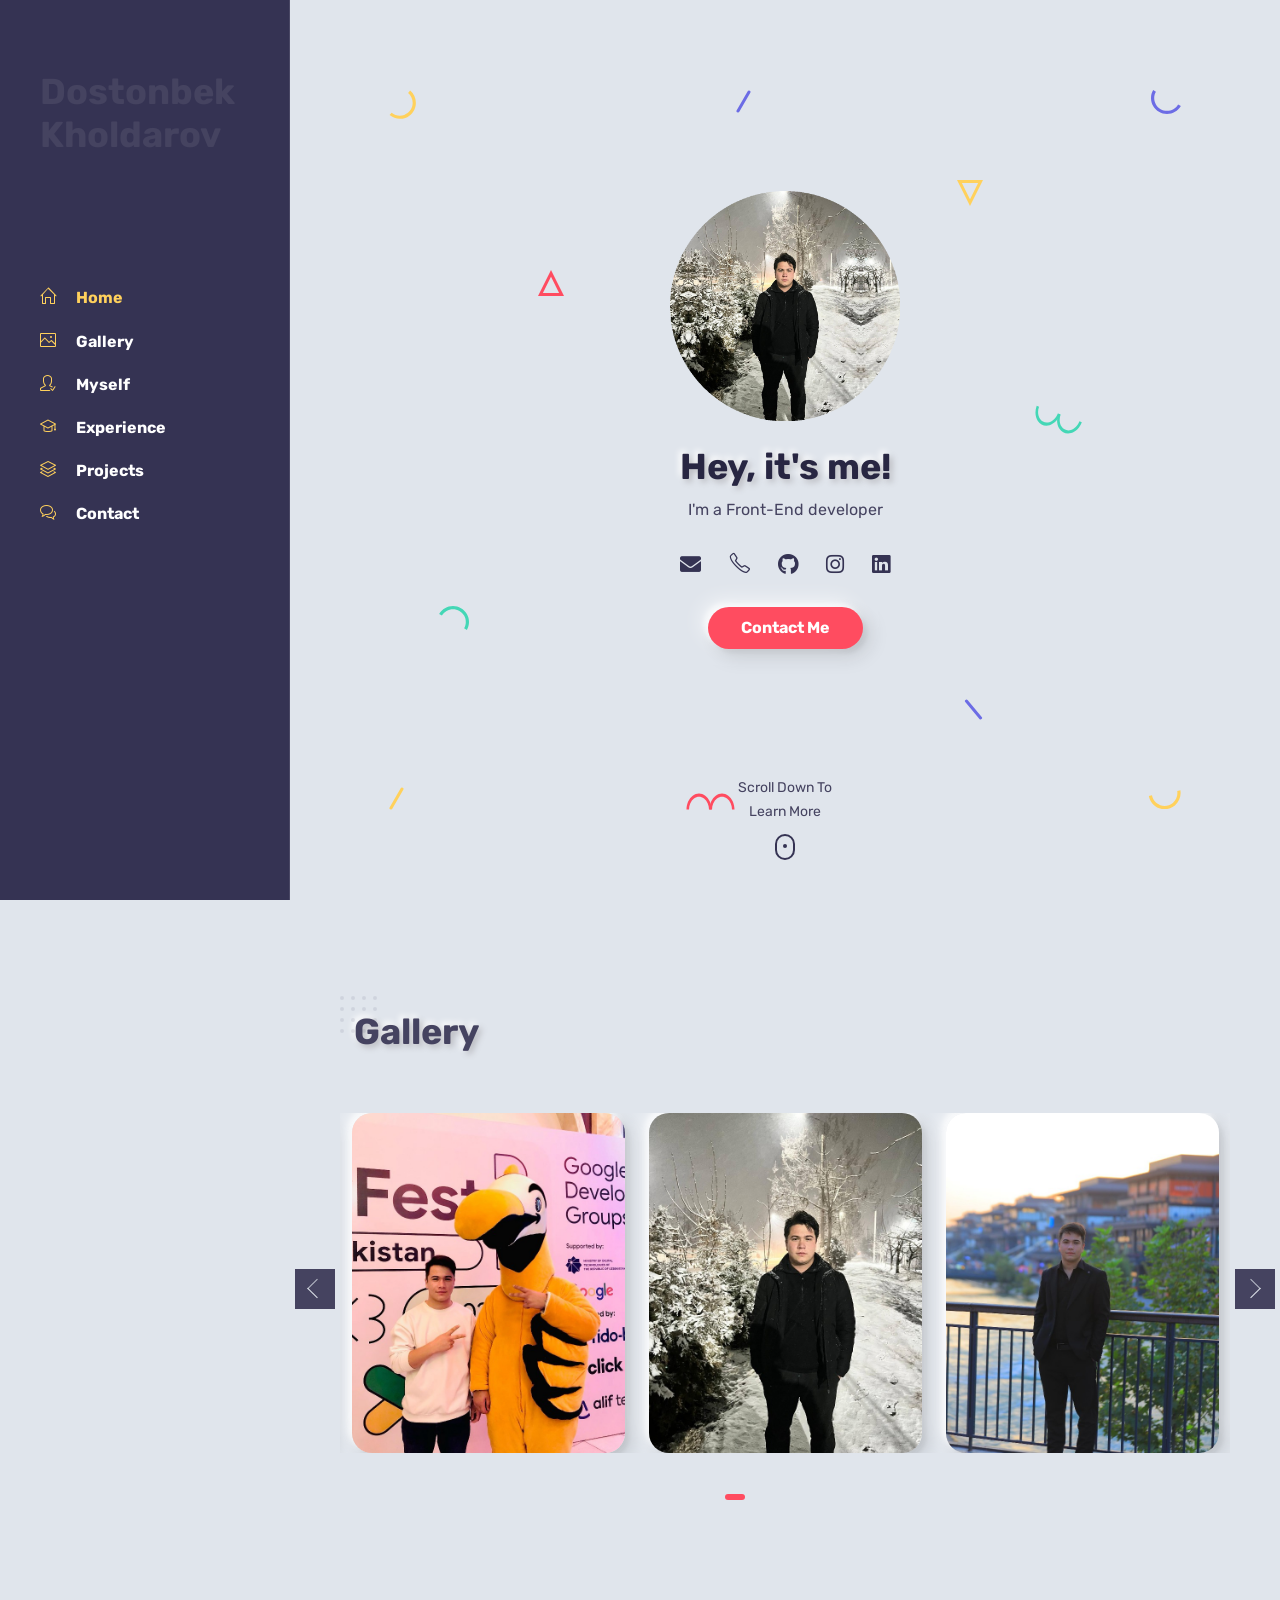
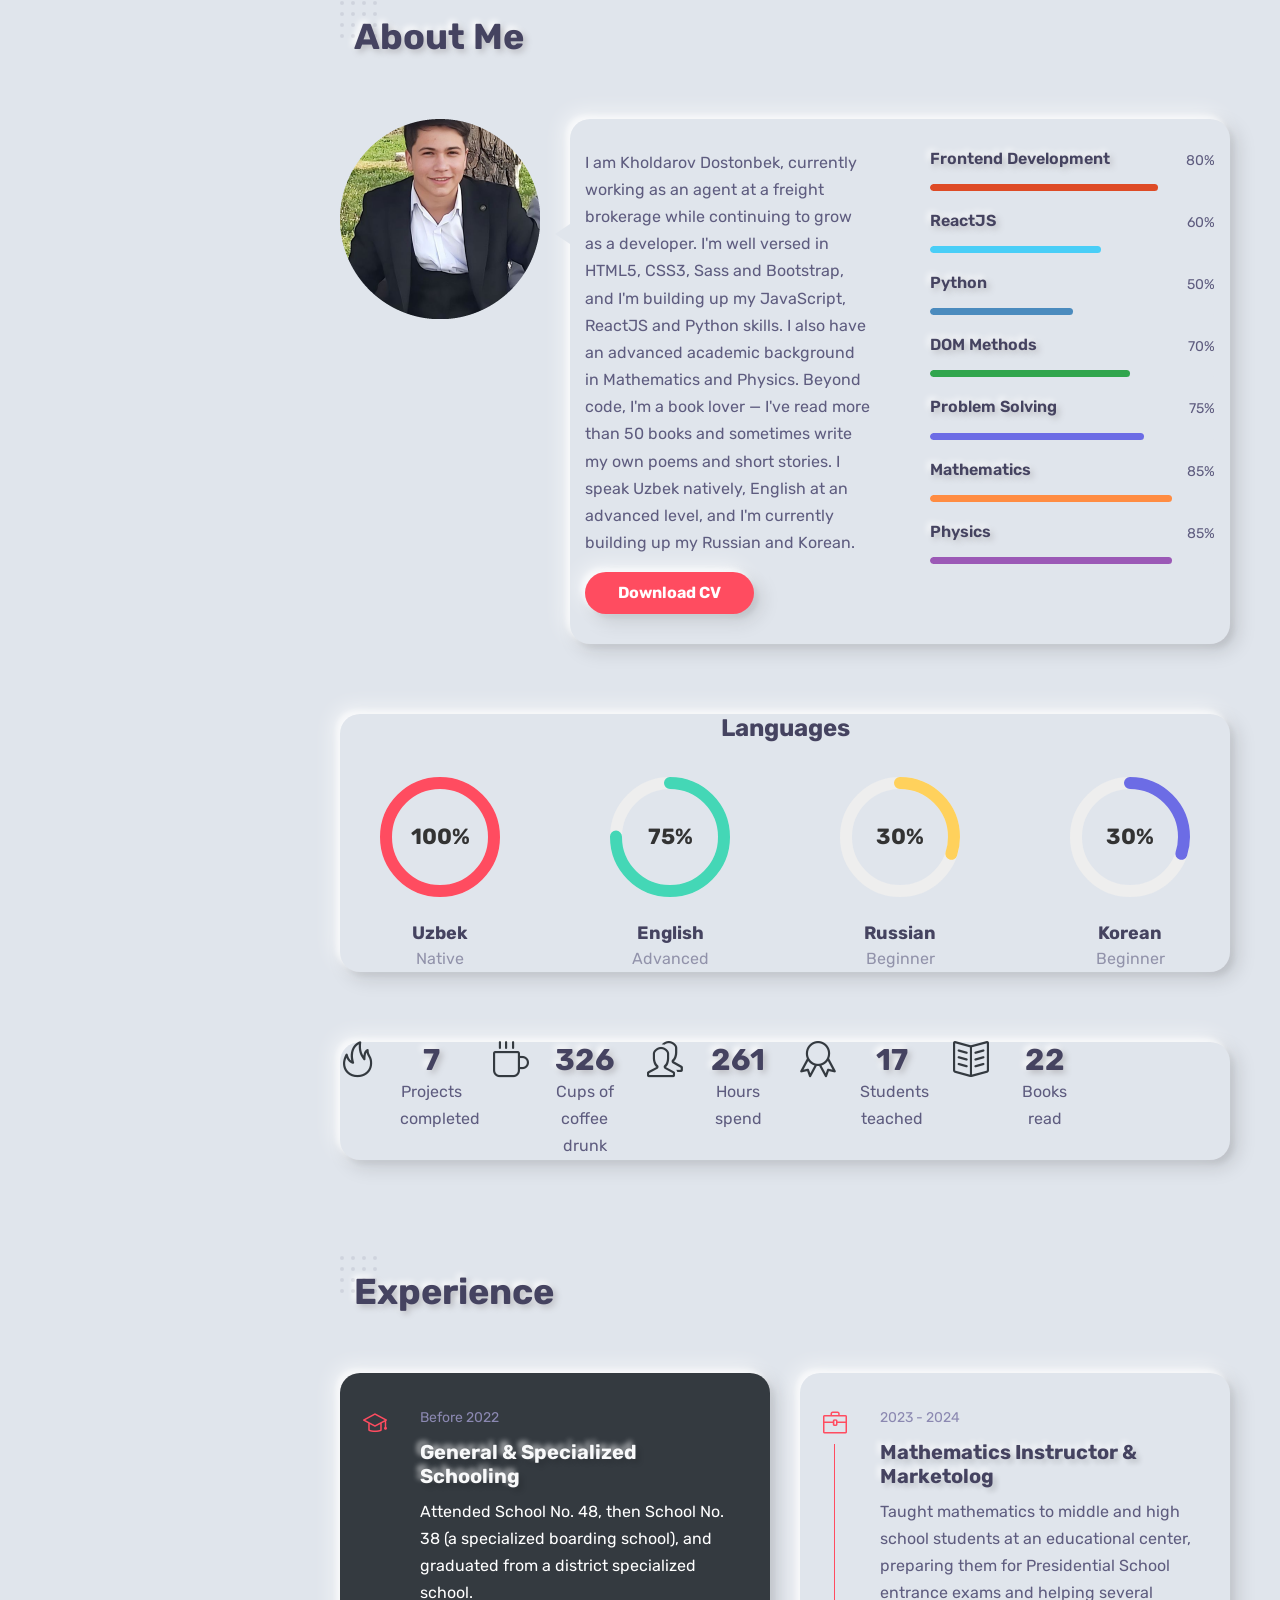
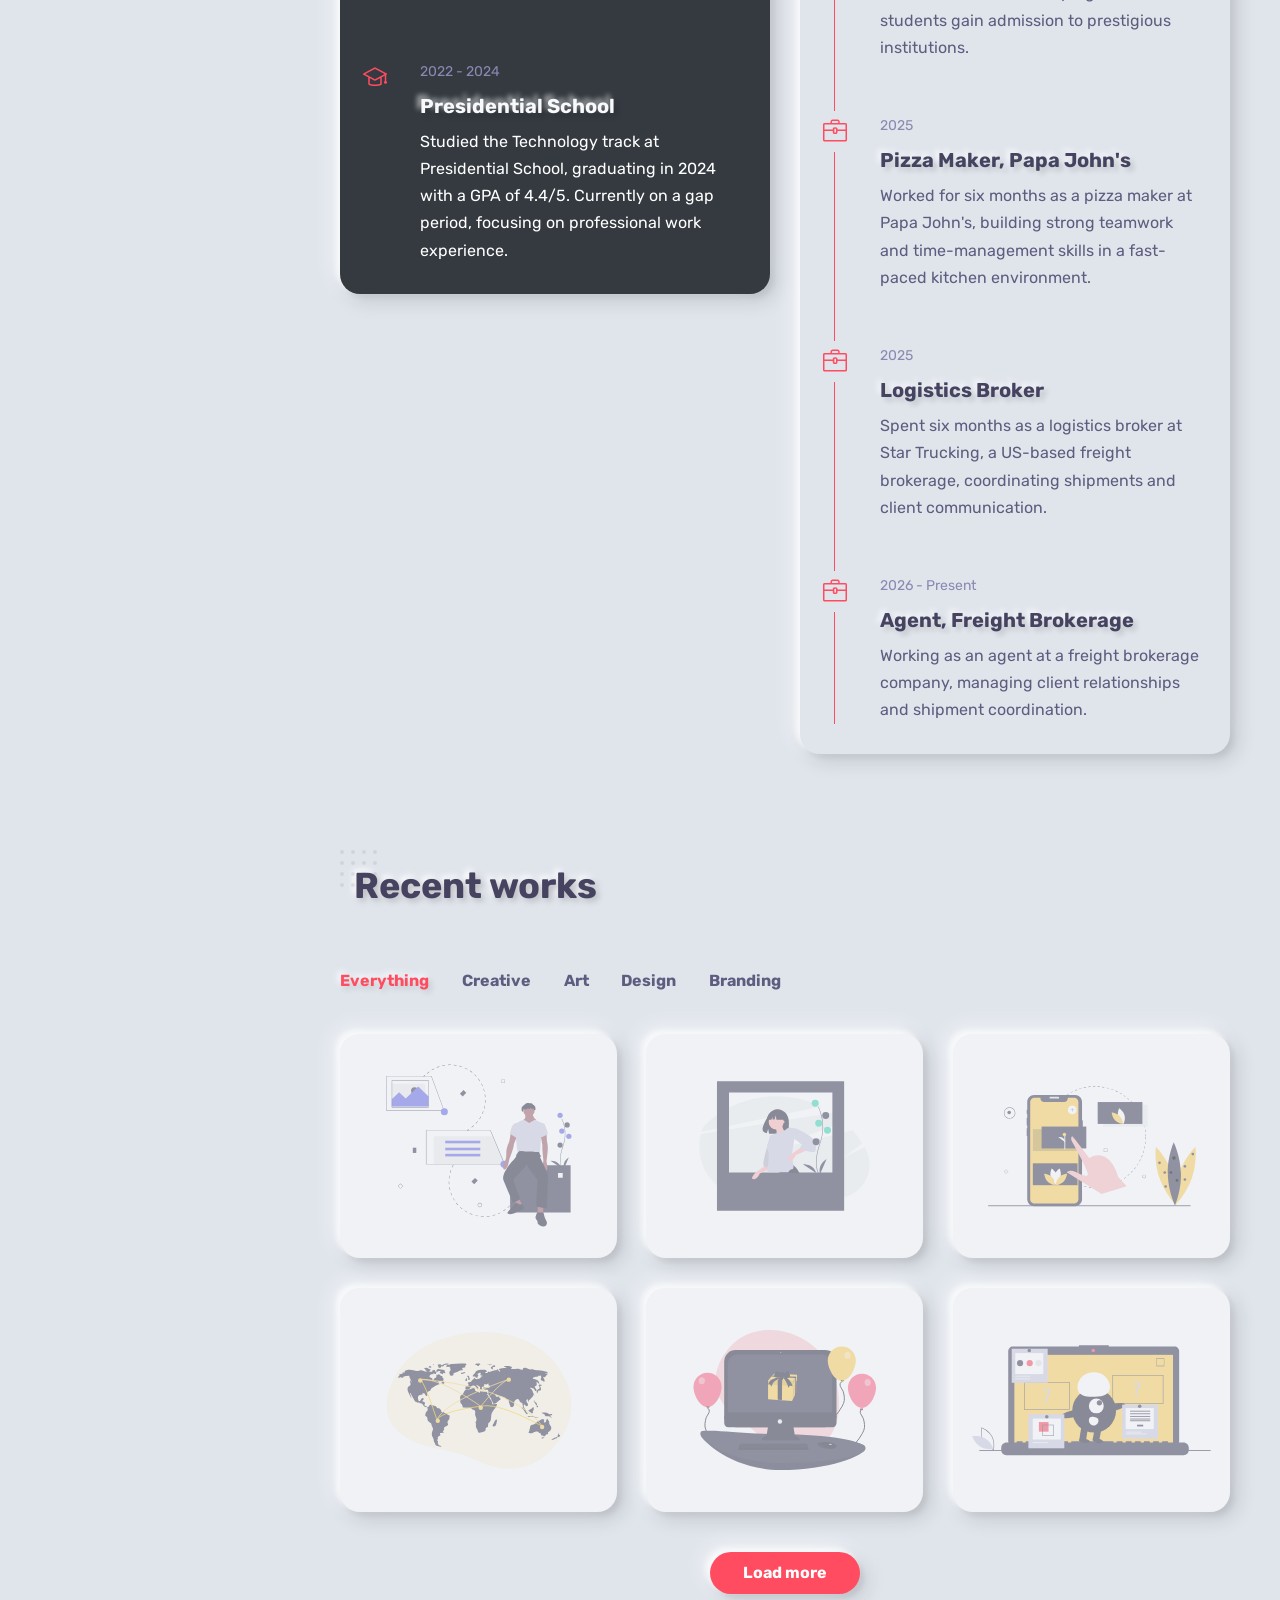
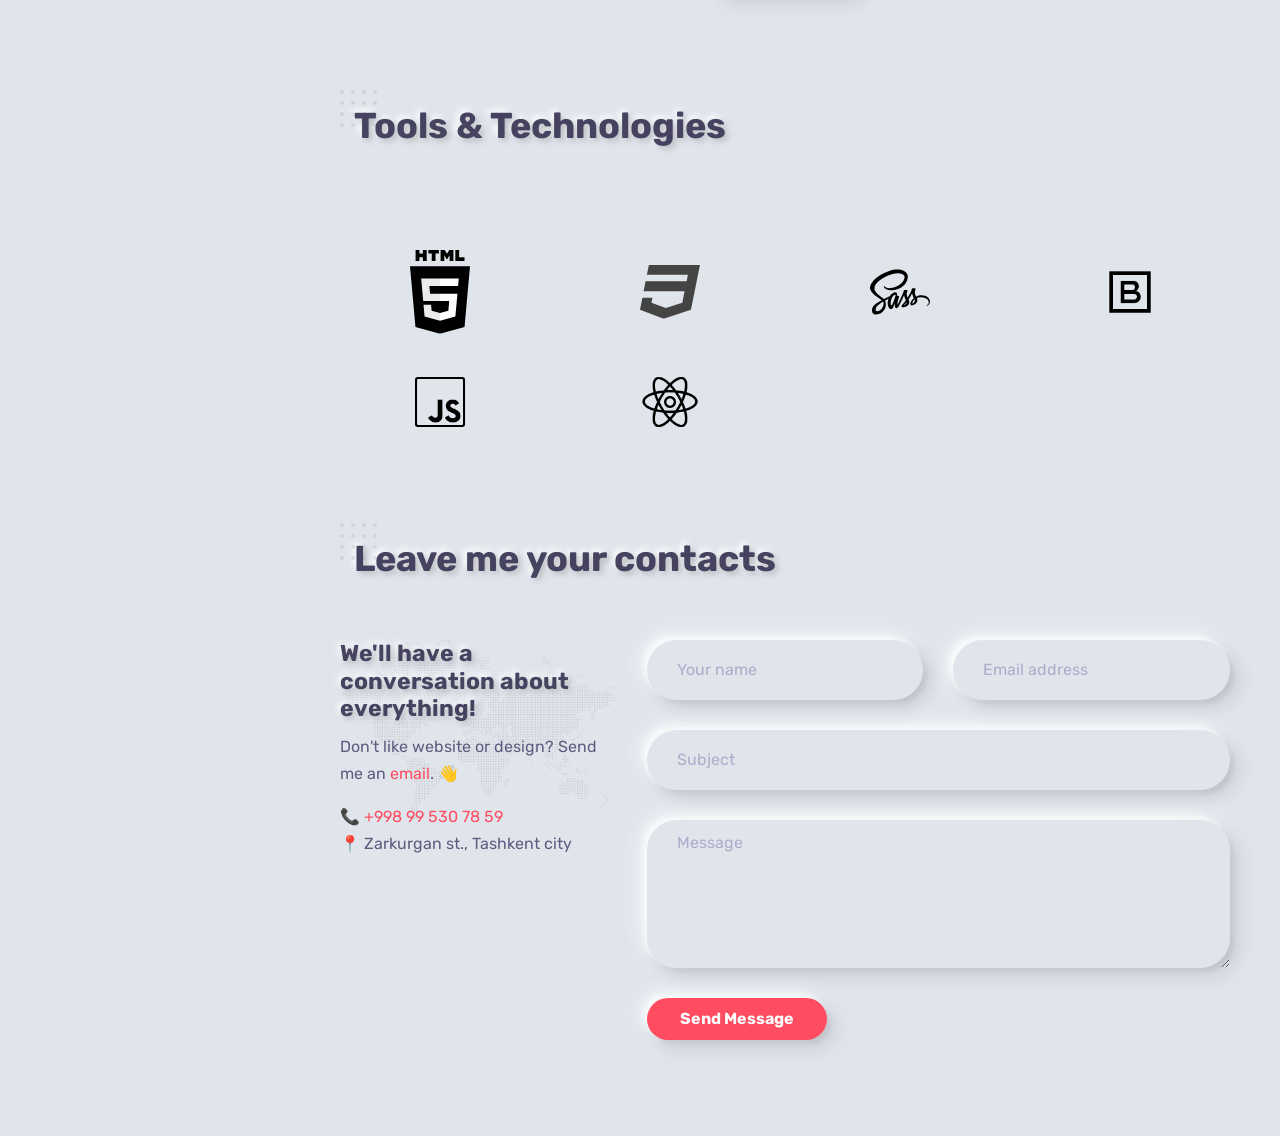
==== portfolio/demo/index.html @ 7d365e21 "Rename index-light.html to index.html" ====
<!DOCTYPE html>
<html lang="en-US">
<head>
	<meta http-equiv="Content-Type" content="text/html; charset=UTF-8">
	<title>Dostonbek Kholdarov | Portfolio</title>
	<meta name="description" content="Dostonbek Kholdarov - Portfolio/CV/Resume">
	<meta name="viewport" content="width=device-width, initial-scale=1, maximum-scale=1">
	<link rel="shortcut icon" type="image/x-icon" href="images/favicon.png">
	<link rel="shortcut icon" href="../avatar-370-456322-512.png" type="image/x-icon">

	<!-- STYLESHEETS -->
	<link rel="stylesheet" href="css/bootstrap.min.css" type="text/css" media="all">
	<link rel="stylesheet" href="css/all.min.css" type="text/css" media="all">
	<link rel="stylesheet" href="css/simple-line-icons.css" type="text/css" media="all">
	<link rel="stylesheet" href="css/slick.css" type="text/css" media="all">
	<link rel="stylesheet" href="css/animate.css" type="text/css" media="all">
	<link rel="stylesheet" href="css/magnific-popup.css" type="text/css" media="all">
	<link rel="stylesheet" href="css/style.css" type="text/css" media="all">

	

</head>

<body>

<!-- Preloader -->
<div id="preloader" class="dark">
	<div class="outer">
		<!-- Google Chrome -->
		<div class="infinityChrome">
			<div></div>
			<div></div>
			<div></div>
		</div>

		<!-- Safari and others -->
		<div class="infinity">
			<div>
				<span></span>
			</div>
			<div>
				<span></span>
			</div>
			<div>
				<span></span>
			</div>
		</div>
		<!-- Stuff -->
		<svg xmlns="http://www.w3.org/2000/svg" version="1.1" class="goo-outer">
			<defs>
				<filter id="goo">
					<feGaussianBlur in="SourceGraphic" stdDeviation="6" result="blur" />
					<feColorMatrix in="blur" values="1 0 1 0 0  0 1 0 0 0  0 0 1 0 0  0 0 0 18 -7" result="goo" />
					<feBlend in="SourceGraphic" in2="goo" />
				</filter>
			</defs>
		</svg>
	</div>
</div>

<!-- mobile header -->
<header class="mobile-header-1 dark">
	<div class="container">
		<!-- menu icon -->
		<div class="menu-icon d-inline-flex mr-4">
			<button>
				<span></span>
			</button>
		</div>
		<!-- logo image -->
		<div class="site-logo">
			<a href="index-light.html">
				
			</a>
		</div>
	</div>
</header>

<!-- desktop header -->
<header class="desktop-header-1 dark d-flex align-items-start flex-column">
	
	<!-- logo image -->
	<div class="site-logo">
		<a href="index-light.html">
			<h1>Dostonbek Kholdarov</h1>
		</a>
	</div>
	
	<!-- main menu -->
	<nav>
		<ul class="vertical-menu scrollspy">
			<li class="active"><a href="#home"><i class="icon-home"></i>Home</a></li>
			<li><a href="#gallery"><i class="icon-picture"></i>Gallery</a></li>
			<li><a href="#about"><i class="icon-user-following"></i>Myself</a></li>
			<li><a href="#experience"><i class="icon-graduation"></i>Experience</a></li>
			<li><a href="#works"><i class="icon-layers"></i>Projects</a></li>
			<li><a href="#contact"><i class="icon-bubbles"></i>Contact</a></li>
		</ul>
	</nav>
	
	<!-- site footer -->
	

</header>

<!-- main layout -->
<main class="content">
	
	<!-- section home -->
	<section id="home" class="home d-flex light align-items-center">
		<div class="container">

			<!-- intro -->
			<div class="intro">
				<!-- avatar image -->
				<img src="../circle-cropped.png" alt="Dostonbek Kholdarov" class="mb-4 person" />

				<!-- info -->
				<h1 class="mb-2 mt-0">Hey, it's me!</h1>
				<span>I'm a <span class="text-rotating">Front-End developer, Agent, Logistics broker, Book Lover</span></span>

				<!-- social icons -->
				<ul class="social-icons border-dark list-inline mb-0 mt-4">
					<li class="list-inline-item"><a href="https://mail.google.com/mail/?view=cm&fs=1&to=dostonbekkholdarov@gmail.com" target="_blank" rel="noopener"><i class="fas fa-envelope"></i></a></li>
					<li class="list-inline-item"><a href="tel:+998995307859"><i class="icon-phone"></i></a></li>
					<li class="list-inline-item"><a href="https://github.com/kholdarovDostonbek"><i class="fab fa-github"></i></a></li>
					<li class="list-inline-item"><a href="https://instagram.com/kholdarov.pg" target="_blank" rel="noopener"><i class="fab fa-instagram"></i></a></li>
					<li class="list-inline-item"><a href="https://linkedin.com/in/dostonbek-kholdarov"><i class="fab fa-linkedin"></i></a></li>
				</ul>

				<!-- buttons -->
				<div class="mt-4">
					<a href="#contact" class="btn btn-default">Contact Me</a>
				</div>
			</div>
			
			<!-- scroll down mouse wheel -->
			<div class="scroll-down light">
				<a href="#about" class="mouse-wrapper">
					<span>Scroll Down To Learn More</span>
					<span class="mouse">
						<span class="wheel"></span>
					</span>
				</a>
			</div>

			<!-- parallax layers -->
			<div class="parallax" data-relative-input="true">

				<svg width="27" height="29" data-depth="0.3" class="layer p1" xmlns="http://www.w3.org/2000/svg"><path d="M21.15625.60099c4.37954 3.67487 6.46544 9.40612 5.47254 15.03526-.9929 5.62915-4.91339 10.30141-10.2846 12.25672-5.37122 1.9553-11.3776.89631-15.75715-2.77856l2.05692-2.45134c3.50315 2.93948 8.3087 3.78663 12.60572 2.22284 4.297-1.5638 7.43381-5.30209 8.22768-9.80537.79387-4.50328-.8749-9.08872-4.37803-12.02821L21.15625.60099z" fill="#FFD15C" fill-rule="evenodd"/></svg>

				<svg width="26" height="26" data-depth="0.2" class="layer p2" xmlns="http://www.w3.org/2000/svg"><path d="M13 3.3541L2.42705 24.5h21.1459L13 3.3541z" stroke="#FF4C60" stroke-width="3" fill="none" fill-rule="evenodd"/></svg>

				<svg width="30" height="25" data-depth="0.3" class="layer p3" xmlns="http://www.w3.org/2000/svg"><path d="M.1436 8.9282C3.00213 3.97706 8.2841.92763 14.00013.92796c5.71605.00032 10.9981 3.04992 13.85641 8 2.8583 4.95007 2.8584 11.0491-.00014 16.00024l-2.77128-1.6c2.28651-3.96036 2.28631-8.84002.00011-12.8002-2.2862-3.96017-6.5124-6.40017-11.08513-6.4-4.57271.00018-8.79872 2.43984-11.08524 6.4002l-2.77128-1.6z" fill="#44D7B6" fill-rule="evenodd"/></svg>

				<svg width="15" height="23" data-depth="0.6" class="layer p4" xmlns="http://www.w3.org/2000/svg"><rect transform="rotate(30 9.86603 10.13397)" x="7" width="3" height="25" rx="1.5" fill="#FFD15C" fill-rule="evenodd"/></svg>

				<svg width="15" height="23" data-depth="0.2" class="layer p5" xmlns="http://www.w3.org/2000/svg"><rect transform="rotate(30 9.86603 10.13397)" x="7" width="3" height="25" rx="1.5" fill="#6C6CE5" fill-rule="evenodd"/></svg>

				<svg width="49" height="17" data-depth="0.5" class="layer p6" xmlns="http://www.w3.org/2000/svg"><g fill="#FF4C60" fill-rule="evenodd"><path d="M.5 16.5c0-5.71709 2.3825-10.99895 6.25-13.8567 3.8675-2.85774 8.6325-2.85774 12.5 0C23.1175 5.50106 25.5 10.78292 25.5 16.5H23c0-4.57303-1.90625-8.79884-5-11.08535-3.09375-2.28652-6.90625-2.28652-10 0C4.90625 7.70116 3 11.92697 3 16.5H.5z"/><path d="M23.5 16.5c0-5.71709 2.3825-10.99895 6.25-13.8567 3.8675-2.85774 8.6325-2.85774 12.5 0C46.1175 5.50106 48.5 10.78292 48.5 16.5H46c0-4.57303-1.90625-8.79884-5-11.08535-3.09375-2.28652-6.90625-2.28652-10 0-3.09375 2.28651-5 6.51232-5 11.08535h-2.5z"/></g></svg>

				<svg width="26" height="26" data-depth="0.4" class="layer p7" xmlns="http://www.w3.org/2000/svg"><path d="M13 22.6459L2.42705 1.5h21.1459L13 22.6459z" stroke="#FFD15C" stroke-width="3" fill="none" fill-rule="evenodd"/></svg>

				<svg width="19" height="21" data-depth="0.3" class="layer p8" xmlns="http://www.w3.org/2000/svg"><rect transform="rotate(-40 6.25252 10.12626)" x="7" width="3" height="25" rx="1.5" fill="#6C6CE5" fill-rule="evenodd"/></svg>

				<svg width="30" height="25" data-depth="0.3" data-depth-y="-1.30" class="layer p9" xmlns="http://www.w3.org/2000/svg"><path d="M29.8564 16.0718c-2.85854 4.95114-8.1405 8.00057-13.85654 8.00024-5.71605-.00032-10.9981-3.04992-13.85641-8-2.8583-4.95007-2.8584-11.0491.00014-16.00024l2.77128 1.6c-2.28651 3.96036-2.28631 8.84002-.00011 12.8002 2.2862 3.96017 6.5124 6.40017 11.08513 6.4 4.57271-.00018 8.79872-2.43984 11.08524-6.4002l2.77128 1.6z" fill="#6C6CE5" fill-rule="evenodd"/></svg>

				<svg width="47" height="29" data-depth="0.2" class="layer p10" xmlns="http://www.w3.org/2000/svg"><g fill="#44D7B6" fill-rule="evenodd"><path d="M46.78878 17.19094c-1.95535 5.3723-6.00068 9.52077-10.61234 10.8834-4.61167 1.36265-9.0893-.26708-11.74616-4.27524-2.65686-4.00817-3.08917-9.78636-1.13381-15.15866l2.34923.85505c-1.56407 4.29724-1.2181 8.92018.90705 12.12693 2.12514 3.20674 5.70772 4.5107 9.39692 3.4202 3.68921-1.0905 6.92581-4.40949 8.48988-8.70673l2.34923.85505z"/><path d="M25.17585 9.32448c-1.95535 5.3723-6.00068 9.52077-10.61234 10.8834-4.61167 1.36264-9.0893-.26708-11.74616-4.27525C.16049 11.92447-.27182 6.14628 1.68354.77398l2.34923.85505c-1.56407 4.29724-1.2181 8.92018.90705 12.12692 2.12514 3.20675 5.70772 4.5107 9.39692 3.4202 3.68921-1.0905 6.92581-4.40948 8.48988-8.70672l2.34923.85505z"/></g></svg>

				<svg width="33" height="20" data-depth="0.5" class="layer p11" xmlns="http://www.w3.org/2000/svg"><path d="M32.36774.34317c.99276 5.63023-1.09332 11.3614-5.47227 15.03536-4.37895 3.67396-10.3855 4.73307-15.75693 2.77837C5.76711 16.2022 1.84665 11.53014.8539 5.8999l3.15139-.55567c.7941 4.50356 3.93083 8.24147 8.22772 9.8056 4.29688 1.56413 9.10275.71673 12.60554-2.2227C28.34133 9.98771 30.01045 5.4024 29.21635.89884l3.15139-.55567z" fill="#FFD15C" fill-rule="evenodd"/></svg>

			</div>
		</div>
		
	</section>

	<!-- section gallery -->
	<section id="gallery" class="padding-tb-100">

		<div class="container">

			<!-- section title -->
			<h2 class="section-title wow fadeInUp">Gallery</h2>

			<div class="spacer" data-height="60"></div>

			<div class="photo-carousel">
				<div class="gallery-slide">
					<div class="rounded shadow-dark gallery-card">
						<img src="images/gallery/gallery-1.jpg" alt="Dostonbek Kholdarov at Google DevFest Uzbekistan" />
					</div>
				</div>
				<div class="gallery-slide">
					<div class="rounded shadow-dark gallery-card">
						<img src="images/gallery/gallery-2.jpg" alt="Dostonbek Kholdarov, winter" />
					</div>
				</div>
				<div class="gallery-slide">
					<div class="rounded shadow-dark gallery-card">
						<img src="images/gallery/gallery-3.jpg" alt="Dostonbek Kholdarov, riverside" />
					</div>
				</div>
				<div class="gallery-slide">
					<div class="rounded shadow-dark gallery-card">
						<img src="images/gallery/gallery-4.jpg" alt="Dostonbek Kholdarov, metro" />
					</div>
				</div>
				<div class="gallery-slide">
					<div class="rounded shadow-dark gallery-card">
						<img src="images/gallery/gallery-5.jpg" alt="Dostonbek Kholdarov, autumn" />
					</div>
				</div>
				<div class="gallery-slide">
					<div class="rounded shadow-dark gallery-card">
						<img src="images/gallery/gallery-6.jpg" alt="Dostonbek Kholdarov, portrait" />
					</div>
				</div>
			</div>

		</div>

	</section>

	<!-- section about -->
	<section id="about">

		<div class="container">
			
			<!-- section title -->
			<h2 class="section-title wow fadeInUp">About Me</h2>

			<div class="spacer" data-height="60"></div>
			
			<div class="row">

				<div class="col-md-3">
					<div class="text-center text-md-left">
						<!-- avatar image -->
						<img src="../myself-contact.png" alt="Dostonbek Kholdarov" />
					</div>
					<div class="spacer d-md-none d-lg-none" data-height="30"></div>
				</div>

				<div class="col-md-9 triangle-left-md triangle-top-sm">
					<div class="rounded bg-white shadow-dark padding-40">
						<div class="row">
							<div class="col-md-6 padding-30">
								<!-- about text -->
								<p>I am Kholdarov Dostonbek, currently working as an agent at a freight brokerage while continuing to grow as a developer. I'm well versed in HTML5, CSS3, Sass and Bootstrap, and I'm building up my JavaScript, ReactJS and Python skills. I also have an advanced academic background in Mathematics and Physics. Beyond code, I'm a book lover — I've read more than 50 books and sometimes write my own poems and short stories. I speak Uzbek natively, English at an advanced level, and I'm currently building up my Russian and Korean.</p>
								<div class="mt-3">
									<a href="../Kholdarov-Dostonbek-CV.pdf" class="btn btn-default " target="_blank">Download CV</a>
								</div>
								<div class="spacer d-md-none d-lg-none" data-height="30"></div>
							</div>
							<div class="col-md-6 padding-30">
								<!-- skill item -->
								<div class="skill-item">
									<div class="skill-info clearfix">
										<h4 class="float-left mb-3 mt-0">Frontend Development</h4>
										<span class="float-right">80%</span>
									</div>
									<div class="progress">
										<div class="progress-bar data-background" role="progressbar" aria-valuemin="0" aria-valuemax="100" aria-valuenow="80" data-color="#DE4B26">
										</div>
									</div>
									<div class="spacer" data-height="20"></div>
								</div>

								<!-- skill item -->
								<div class="skill-item">
									<div class="skill-info clearfix">
										<h4 class="float-left mb-3 mt-0">ReactJS</h4>
										<span class="float-right">60%</span>
									</div>
									<div class="progress">
										<div class="progress-bar data-background" role="progressbar" aria-valuemin="0" aria-valuemax="100" aria-valuenow="60" data-color="#49CEF7">
										</div>
									</div>
									<div class="spacer" data-height="20"></div>
								</div>
								<div class="skill-item">
									<div class="skill-info clearfix">
										<h4 class="float-left mb-3 mt-0">Python</h4>
										<span class="float-right">50%</span>
									</div>
									<div class="progress">
										<div class="progress-bar data-background" role="progressbar" aria-valuemin="0" aria-valuemax="100" aria-valuenow="50" data-color="#4B8BBE">
										</div>
									</div>
									<div class="spacer" data-height="20"></div>
								</div>

								<!-- skill item -->
								<div class="skill-item">
									<div class="skill-info clearfix">
										<h4 class="float-left mb-3 mt-0">DOM Methods</h4>
										<span class="float-right">70%</span>
									</div>
									<div class="progress">
										<div class="progress-bar data-background" role="progressbar" aria-valuemin="0" aria-valuemax="100" aria-valuenow="70" data-color="#31A54D">
										</div>
									</div>
									<div class="spacer" data-height="20"></div>
								</div>

								<!-- skill item -->
								<div class="skill-item">
									<div class="skill-info clearfix">
										<h4 class="float-left mb-3 mt-0">Problem Solving</h4>
										<span class="float-right">75%</span>
									</div>
									<div class="progress">
										<div class="progress-bar data-background" role="progressbar" aria-valuemin="0" aria-valuemax="100" aria-valuenow="75" data-color="#6C6CE5">
										</div>
									</div>
									<div class="spacer" data-height="20"></div>
								</div>

								<!-- skill item -->
								<div class="skill-item">
									<div class="skill-info clearfix">
										<h4 class="float-left mb-3 mt-0">Mathematics</h4>
										<span class="float-right">85%</span>
									</div>
									<div class="progress">
										<div class="progress-bar data-background" role="progressbar" aria-valuemin="0" aria-valuemax="100" aria-valuenow="85" data-color="#FF8C42">
										</div>
									</div>
									<div class="spacer" data-height="20"></div>
								</div>
								<div class="skill-item">
									<div class="skill-info clearfix">
										<h4 class="float-left mb-3 mt-0">Physics</h4>
										<span class="float-right">85%</span>
									</div>
									<div class="progress">
										<div class="progress-bar data-background" role="progressbar" aria-valuemin="0" aria-valuemax="100" aria-valuenow="85" data-color="#9B59B6">
										</div>
									</div>
								</div>
						</div>
					</div>
				</div>
				</div>


		</div>
		<!-- row end -->

		<div class="spacer" data-height="70"></div>

		<!-- languages chart -->
		<div class="row">
			<div class="col-12">
				<div class="rounded bg-white shadow-dark padding-40 language-card">
					<h3 class="mb-4 mt-0 text-center">Languages</h3>
					<div class="row">
						<div class="col-md-3 col-6 text-center">
							<div class="lang-ring">
								<svg viewBox="0 0 140 140" width="140" height="140" xmlns="http://www.w3.org/2000/svg">
									<circle class="lang-track" cx="70" cy="70" r="54" fill="none" stroke-width="12" />
									<circle class="lang-fill" cx="70" cy="70" r="54" fill="none" stroke="#FF4C60" stroke-width="12"
										stroke-dasharray="339.292" stroke-dashoffset="339.292" data-offset="0.0"
										transform="rotate(-90 70 70)" stroke-linecap="round" />
								</svg>
								<div class="lang-pct">100%</div>
							</div>
							<h4 class="mt-3 mb-0">Uzbek</h4>
							<p class="mb-0" style="opacity:0.6;">Native</p>
						</div>

						<div class="col-md-3 col-6 text-center">
							<div class="lang-ring">
								<svg viewBox="0 0 140 140" width="140" height="140" xmlns="http://www.w3.org/2000/svg">
									<circle class="lang-track" cx="70" cy="70" r="54" fill="none" stroke-width="12" />
									<circle class="lang-fill" cx="70" cy="70" r="54" fill="none" stroke="#44D7B6" stroke-width="12"
										stroke-dasharray="339.292" stroke-dashoffset="339.292" data-offset="84.82"
										transform="rotate(-90 70 70)" stroke-linecap="round" />
								</svg>
								<div class="lang-pct">75%</div>
							</div>
							<h4 class="mt-3 mb-0">English</h4>
							<p class="mb-0" style="opacity:0.6;">Advanced</p>
						</div>

						<div class="col-md-3 col-6 text-center">
							<div class="lang-ring">
								<svg viewBox="0 0 140 140" width="140" height="140" xmlns="http://www.w3.org/2000/svg">
									<circle class="lang-track" cx="70" cy="70" r="54" fill="none" stroke-width="12" />
									<circle class="lang-fill" cx="70" cy="70" r="54" fill="none" stroke="#FFD15C" stroke-width="12"
										stroke-dasharray="339.292" stroke-dashoffset="339.292" data-offset="237.5"
										transform="rotate(-90 70 70)" stroke-linecap="round" />
								</svg>
								<div class="lang-pct">30%</div>
							</div>
							<h4 class="mt-3 mb-0">Russian</h4>
							<p class="mb-0" style="opacity:0.6;">Beginner</p>
						</div>

						<div class="col-md-3 col-6 text-center">
							<div class="lang-ring">
								<svg viewBox="0 0 140 140" width="140" height="140" xmlns="http://www.w3.org/2000/svg">
									<circle class="lang-track" cx="70" cy="70" r="54" fill="none" stroke-width="12" />
									<circle class="lang-fill" cx="70" cy="70" r="54" fill="none" stroke="#6C6CE5" stroke-width="12"
										stroke-dasharray="339.292" stroke-dashoffset="339.292" data-offset="237.5"
										transform="rotate(-90 70 70)" stroke-linecap="round" />
								</svg>
								<div class="lang-pct">30%</div>
							</div>
							<h4 class="mt-3 mb-0">Korean</h4>
							<p class="mb-0" style="opacity:0.6;">Beginner</p>
						</div>

					</div>
				</div>
			</div>
		</div>


		<div class="spacer" data-height="70"></div>

		<!-- facts -->
		<div class="row">
			<div class="col-12">
				<div class="rounded bg-white shadow-dark padding-40">
					<div class="row text-center">

						<div class="col-lg-2 col-md-4 col-6">
							<!-- fact item -->
							<div class="fact-item">
								<span class="icon icon-fire text-dark"></span>
								<div class="details">
									<h3 class="mb-0 mt-0 number"><em class="count">15</em></h3>
									<p class="mb-0">Projects completed</p>
								</div>
							</div>
							<div class="spacer d-lg-none" data-height="30"></div>
						</div>

						<div class="col-lg-2 col-md-4 col-6">
							<!-- fact item -->
							<div class="fact-item">
								<span class="icon icon-cup text-dark"></span>
								<div class="details">
									<h3 class="mb-0 mt-0 number"><em class="count">750</em></h3>
									<p class="mb-0">Cups of coffee drunk</p>
								</div>
							</div>
							<div class="spacer d-lg-none" data-height="30"></div>
						</div>

						<div class="col-lg-2 col-md-4 col-6">
							<!-- fact item -->
							<div class="fact-item">
								<span class="icon icon-people text-dark"></span>
								<div class="details">
									<h3 class="mb-0 mt-0 number"><em class="count">600</em></h3>
									<p class="mb-0">Hours spend</p>
								</div>
							</div>
							<div class="spacer d-lg-none" data-height="30"></div>
						</div>

						<div class="col-lg-2 col-md-4 col-6">
							<!-- fact item -->
							<div class="fact-item">
								<span class="icon icon-badge text-dark"></span>
								<div class="details">
									<h3 class="mb-0 mt-0 number"><em class="count">40</em></h3>
									<p class="mb-0">Students teached</p>
								</div>
							</div>
							<div class="spacer d-lg-none" data-height="30"></div>
						</div>

						<div class="col-lg-2 col-md-4 col-6">
							<!-- fact item -->
							<div class="fact-item">
								<span class="icon icon-book-open text-dark"></span>
								<div class="details">
									<h3 class="mb-0 mt-0 number"><em class="count">50</em></h3>
									<p class="mb-0">Books read</p>
								</div>
							</div>
						</div>

					</div>
				</div>
			</div>
		</div>

	</div>
	
</section>

	
	<!-- section experience -->
	<section id="experience">

		<div class="container">
			
			<!-- section title -->
			<h2 class="section-title wow fadeInUp">Experience</h2>

			<div class="spacer" data-height="60"></div>
			
			<div class="row">

				<div class="col-md-6">
					
					<!-- timeline wrapper -->
					<div class="timeline edu bg-dark text-white rounded shadow-dark padding-30 overflow-hidden">

						<!-- timeline item -->
						<div class="timeline-container text-white wow fadeInUp">
							<div class="content">
								<span class="time">Before 2022</span>
								<h3 class="title text-light">General & Specialized Schooling</h3>
								<p>Attended School No. 48, then School No. 38 (a specialized boarding school), and graduated from a district specialized school.</p>
							</div>
						</div>

						<!-- timeline item -->
						<div class="timeline-container text-white wow fadeInUp">
							<div class="content">
								<span class="time">2022 - 2024</span>
								<h3 class="title text-light">Presidential School</h3>
								<p>Studied the Technology track at Presidential School, graduating in 2024 with a GPA of 4.4/5. Currently on a gap period, focusing on professional work experience.</p>
							</div>
						</div>

						<!-- main line -->

					</div>

				</div>

				<div class="col-md-6">
					
					<!-- responsive spacer -->
					<div class="spacer d-md-none d-lg-none" data-height="30"></div>

					<!-- timeline wrapper -->
					<div class="timeline exp bg-white rounded shadow-dark padding-30 overflow-hidden">

						<!-- timeline item -->
						<div class="timeline-container wow fadeInUp">
							<div class="content">
								<span class="time">2023 - 2024</span>
								<h3 class="title">Mathematics Instructor & Marketolog</h3>
								<p>Taught mathematics to middle and high school students at an educational center, preparing them for Presidential School entrance exams and helping several students gain admission to prestigious institutions.</p>
							</div>
						</div>

						<!-- timeline item -->
						<div class="timeline-container wow fadeInUp" data-wow-delay="0.2s">
							<div class="content">
								<span class="time">2025</span>
								<h3 class="title">Pizza Maker, Papa John's</h3>
								<p>Worked for six months as a pizza maker at Papa John's, building strong teamwork and time-management skills in a fast-paced kitchen environment.</p>
							</div>
						</div>

						<!-- timeline item -->
						<div class="timeline-container wow fadeInUp" data-wow-delay="0.4s">
							<div class="content">
								<span class="time">2025</span>
								<h3 class="title">Logistics Broker</h3>
								<p>Spent six months as a logistics broker at Star Trucking, a US-based freight brokerage, coordinating shipments and client communication.</p>
							</div>
						</div>

						<!-- timeline item -->
						<div class="timeline-container wow fadeInUp" data-wow-delay="0.6s">
							<div class="content">
								<span class="time">2026 - Present</span>
								<h3 class="title">Agent, Freight Brokerage</h3>
								<p>Working as an agent at a freight brokerage company, managing client relationships and shipment coordination.</p>
							</div>
						</div>

						<!-- main line -->
						<span class="line"></span>

					</div>

				</div>

			</div>

		</div>
		
	</section>
	
	<!-- section works -->
	<section id="works">

		<div class="container">
			
			<!-- section title -->
			<h2 class="section-title wow fadeInUp">Recent works</h2>

			<div class="spacer" data-height="60"></div>

			<!-- portfolio filter (desktop) -->
			<ul class="portfolio-filter list-inline wow fadeInUp">
				<li class="current list-inline-item" data-filter="*">Everything</li>
				<li class="list-inline-item" data-filter=".creative">Creative</li>
				<li class="list-inline-item" data-filter=".art">Art</li>
				<li class="list-inline-item" data-filter=".design">Design</li>
				<li class="list-inline-item" data-filter=".branding">Branding</li>
			</ul>
			
			<!-- portfolio filter (mobile) -->
			<div class="pf-filter-wrapper">
				<select class="portfolio-filter-mobile">
					<option value="*">Everything</option>
					<option value=".creative">Creative</option>
					<option value=".art">Coding</option>
					<option value=".design">Design</option>
					<option value=".branding">Branding</option>
				</select>
			</div>
			
			<!-- portolio wrapper -->
			<div class="row portfolio-wrapper">
				
				<!-- portfolio item -->
				<div class="col-md-4 col-sm-6 grid-item art">
					<a href="images/works/1.svg" class="work-image">
						<div class="portfolio-item rounded shadow-dark">
							<div class="details">
								<span class="term">Coding</span>
								<h4 class="title">Project App for reading codes</h4>
								<span class="more-button"><i class="icon-magnifier-add"></i></span>
							</div>
							<div class="thumb">
								<img src="images/works/1.svg" alt="Portfolio-title" />
								<div class="mask"></div>
							</div>
						</div>
					</a>
				</div>

				<!-- portfolio item -->
				<div class="col-md-4 col-sm-6 grid-item creative design">
					<a href="#small-dialog" class="work-content">
						<div class="portfolio-item rounded shadow-dark">
							<div class="details">
								<span class="term">Creative</span>
								<h4 class="title">Todo List app with using JavaScript</h4>
								<span class="more-button"><i class="icon-options"></i></span>
							</div>
							<div class="thumb">
								<img src="images/works/2.svg" alt="Portfolio-title" />
								<div class="mask"></div>
							</div>
						</div>
					</a>
					<div id="small-dialog" class="white-popup zoom-anim-dialog mfp-hide">
						<img src="images/single-work.svg" alt="Title" />
						<h2>3D card animation</h2>
						<p>This is 3d card animation which you can use in your daily basis. It was made with HTML5 CSS3 and of course JavaScript</p>
						<p>It also has beautiful image and will be perfect project for you for revision or first project if you learning frontend development.</p>
						<a href="#" class="btn btn-default">View on Github</a>
					</div>
				</div>

				<!--3 portfolio item -->
				<div class="col-md-4 col-sm-6 grid-item creative design">
					<a href="#small-dialog" class="work-content">
						<div class="portfolio-item rounded shadow-dark">
							<div class="details">
								<span class="term">Creative</span>
								<h4 class="title">Todo List app using JavaScript</h4>
								<span class="more-button"><i class="icon-options"></i></span>
							</div>
							<div class="thumb">
								<img src="images/works/3.svg" alt="Portfolio-title" />
								<div class="mask"></div>
							</div>
						</div>
					</a>
					<div id="small-dialog" class="white-popup zoom-anim-dialog mfp-hide">
						<img src="images/works/4.svg" alt="Title" />
						<h2>Todo List app in Pure JavaScript</h2>
						<p>Lorem ipsum dolor sit amet, consectetur adipiscing elit. Etiam hendrerit nibh in massa semper rutrum. In rhoncus eleifend mi id tempus.</p>
						<p>Donec consectetur, libero at pretium euismod, nisl felis lobortis urna, id tristique nisl lectus eget ligula.</p>
						<a href="#" class="btn btn-default">View on Dribbble</a>
					</div>
				</div>

				<!-- portfolio item -->
				<div class="col-md-4 col-sm-6 grid-item creative">
					<a href="#" class="work-video">
						<div class="portfolio-item rounded shadow-dark">
							<div class="details">
								<span class="term">Creative</span>
								<h4 class="title">Covid-19 Tracker</h4>
								<span class="more-button"><i class="icon-music-tone-alt"></i></span>
							</div>
							<div class="thumb">
								<img src="images/works/4.svg" alt="Portfolio-title" />
								<div class="mask"></div>
							</div>
						</div>
					</a>
				</div>

				<!-- portfolio item -->
				<div class="col-md-4 col-sm-6 grid-item art branding">
					<a href="#gallery-1" class="gallery-link">
						<div class="portfolio-item rounded shadow-dark">
							<div class="details">
								<span class="term">Art, Branding</span>
								<h4 class="title">iMac Mockup Design</h4>
								<span class="more-button"><i class="icon-picture"></i></span>
							</div>
							<div class="thumb">
								<img src="images/works/5.svg" alt="Portfolio-title" />
								<div class="mask"></div>
							</div>
						</div>
					</a>
					<div id="gallery-1" class="gallery mfp-hide">
						<a href="images/works/5.svg"></a>
						<a href="images/works/4.svg"></a>
					</div>
				</div>

				<!-- portfolio item -->
				<div class="col-md-4 col-sm-6 grid-item creative design">
					<a href="#" target="_blank">
						<div class="portfolio-item rounded shadow-dark">
							<div class="details">
								<span class="term">Creative, Development</span>
								<h4 class="title">BlackJack App Concept</h4>
								<span class="more-button"><i class="icon-link"></i></span>
							</div>
							<div class="thumb">
								<img src="images/works/6.svg" alt="Portfolio-title" />
								<div class="mask"></div>
							</div>
						</div>
					</a>
				</div>

			</div>
			
			<!-- more button -->
			<div class="load-more text-center mt-4">
				<a href="javascript:" class="btn btn-default"><i class="fas fa-spinner"></i> Load more</a>
				<!-- numbered pagination (hidden for infinite scroll) -->
				<ul class="portfolio-pagination list-inline d-none">
					<li class="list-inline-item">1</li>
					<li class="list-inline-item"><a href="works-2.html">2</a></li>
				</ul>
			</div>

		</div>

	</section>
	
	<!-- section prices -->
	
	
	<!-- section tech stack -->
	<section id="testimonials">

		<div class="container">
			
			<!-- section title -->
			<h2 class="section-title wow fadeInUp">Tools & Technologies</h2>

			<div class="spacer" data-height="60"></div>

			<div class="row">
				<div class="col-md-3 col-6">
					<!-- client item -->
					<div class="client-item">
						<div class="inner">
							<img src="./images/html5-2.svg" alt="HTML5" />
						</div>
					</div>
				</div>
				<div class="col-md-3 col-6">
					<!-- client item -->
					<div class="client-item">
						<div class="inner">
							<img src="./images/css-3-1.svg" alt="CSS3" />
						</div>
					</div>
				</div>
				<div class="col-md-3 col-6">
					<!-- client item -->
					<div class="client-item">
						<div class="inner">
							<img src="./images/icons8-sass.svg" alt="Sass" />
						</div>
					</div>
				</div>
				<div class="col-md-3 col-6">
					<!-- client item -->
					<div class="client-item">
						<div class="inner">
							<img src="./images/icons8-bootstrap-96.png" alt="Bootstrap" />
						</div>
					</div>
				</div>
				<div class="col-md-3 col-6">
					<!-- client item -->
					<div class="client-item">
						<div class="inner">
							<img src="images/icons8-javascript-100.png" alt="JavaScript" />
						</div>
					</div>
				</div>
				<div class="col-md-3 col-6">
					<!-- client item -->
					<div class="client-item">
						<div class="inner">
							<img src="images/icons8-react-native-100.png" alt="ReactJS" />
						</div>
					</div>
				</div>
			</div>

		</div>

	</section>
	
	
	<!-- section contact -->
	<section id="contact">

		<div class="container">
			
			<!-- section title -->
			<h2 class="section-title wow fadeInUp">Leave me your contacts</h2>

			<div class="spacer" data-height="60"></div>
			
			<div class="row">
				
				<div class="col-md-4">
					<!-- contact info -->
					<div class="contact-info">
						<h3 class="wow fadeInUp">We'll have a conversation about everything!</h3>
						<p class="wow fadeInUp">Don't like website or design? Send me an <a href="https://mail.google.com/mail/?view=cm&fs=1&to=dostonbekkholdarov@gmail.com" target="_blank" rel="noopener">email</a>. 👋</p>
						<p class="wow fadeInUp mt-3 mb-0">📞 <a href="tel:+998995307859">+998 99 530 78 59</a></p>
						<p class="wow fadeInUp mb-0">📍 Zarkurgan st., Tashkent city</p>
					</div>
				</div>

				<div class="col-md-8">
					<!-- Contact Form -->
					<form id="contact-form" class="contact-form mt-6" method="post" action="https://api.web3forms.com/submit">

						<!-- Get your free access key at https://web3forms.com (use dostonbekkholdarov@gmail.com) and paste it below -->
						<input type="hidden" name="access_key" value="YOUR_WEB3FORMS_ACCESS_KEY_HERE">
						<input type="hidden" name="subject" value="New message from your portfolio site">
						<input type="checkbox" name="botcheck" style="display:none" tabindex="-1" autocomplete="off">

						<div class="messages"></div>
						
						<div class="row">
							<div class="column col-md-6">
								<!-- Name input -->
								<div class="form-group">
									<input type="text" class="form-control" name="name" id="InputName" placeholder="Your name" required="required" data-error="Name is required.">
									<div class="help-block with-errors"></div>
								</div>
							</div>
							
							<div class="column col-md-6">
								<!-- Email input -->
								<div class="form-group">
									<input type="email" class="form-control" id="InputEmail" name="email" placeholder="Email address" required="required" data-error="Email is required.">
									<div class="help-block with-errors"></div>
								</div>
							</div>

							<div class="column col-md-12">
								<!-- Email input -->
								<div class="form-group">
									<input type="text" class="form-control" id="InputSubject" name="message_subject" placeholder="Subject" required="required" data-error="Subject is required.">
									<div class="help-block with-errors"></div>
								</div>
							</div>
					
							<div class="column col-md-12">
								<!-- Message textarea -->
								<div class="form-group">
									<textarea name="message" id="InputMessage" class="form-control" rows="5" placeholder="Message" required="required" data-error="Message is required."></textarea>
									<div class="help-block with-errors"></div>
								</div>
							</div>
						</div>

						<button type="submit" name="submit" id="submit" value="Submit" class="btn btn-default">Send Message</button><!-- Send Button -->

					</form>
					<!-- Contact Form end -->
				</div>

			</div>

		</div>

	</section>

	<div class="spacer" data-height="96"></div>
	
</main>

<!-- Go to top button -->
<a href="javascript:" id="return-to-top"><i class="fas fa-arrow-up"></i></a>

<!-- SCRIPTS -->
<script src="js/jquery-1.12.3.min.js"></script>
<script src="js/jquery.easing.min.js"></script>
<script src="js/jquery.waypoints.min.js"></script>
<script src="js/jquery.counterup.min.js"></script>
<script src="js/popper.min.js"></script>
<script src="js/bootstrap.min.js"></script>
<script src="js/isotope.pkgd.min.js"></script>
<script src="js/infinite-scroll.min.js"></script>
<script src="js/imagesloaded.pkgd.min.js"></script>
<script src="js/slick.min.js"></script>
<script src="js/contact.js"></script>
<script src="js/validator.js"></script>
<script src="js/wow.min.js"></script>
<script src="js/morphext.min.js"></script>
<script src="js/parallax.min.js"></script>
<script src="js/jquery.magnific-popup.min.js"></script>
<script src="js/custom.js"></script>

</body>

</html>
---- portfolio/demo/css/style.css ----
@charset "UTF-8";
/*

[TABLE OF CONTENTS]

01. Base
02. Typography
03. Preloader
04. Header
05. Sections
06. Parallax Shapes
07. Skills
08. Service
09. Portfolio
10. Facts
11. Prices
12. Testimonials
13. Blog
14. Clients
15. Contact
16. Helper
17. Dark Mode
18. Buttons
19. Bootstrap Components
20. Theme elements
21. Slick
22. Responsive

 background: #e0e5ec;
     box-shadow: -7px -7px 20px 0px #fff9,
      -4px -4px 5px 0px #fff9, 
      7px 7px 20px 0px #0002, 
      4px 4px 5px 0px #0001, 
      inset 0px 0px 0px 0px #fff9, 
      inset 0px 0px 0px 0px #0001, 
      inset 0px 0px 0px 0px #fff9, 
      inset 0px 0px 0px 0px #0001;


*/
@import url("https://fonts.googleapis.com/css?family=Rubik:300,300i,400,400i,500,500i,700,700i,900,900i&amp;display=swap&amp;subset=cyrillic");
/*=================================================================*/
/*                      BASE                              
/*=================================================================*/




/* width */
::-webkit-scrollbar {
  width: 8px;
}

/* Track */
::-webkit-scrollbar-track {
  background:transparent; 
}
 
/* Handle */
::-webkit-scrollbar-thumb {
  background:#b8b9be; 
  border-radius: 10px;
  box-shadow: 3px 3px 6px #b8b9be, -3px -3px 6px #fff;
}

/* Handle on hover */
::-webkit-scrollbar-thumb:hover {
  background: #282642; 
}









* {
  margin: 0;
  padding: 0;
}

html {
  margin: 0 !important;
  overflow: auto !important;
}

body {
  color: #5E5C7F;
  background-color: #e0e5ec;
  font-family: "Rubik", sans-serif;
  font-size: 16px;
  line-height: 1.7;
  overflow-x: hidden;
  -webkit-font-smoothing: antialiased;
  -moz-osx-font-smoothing: grayscale;
}

img {
  max-width: 100%;
  height: auto;
}

.text-center {
  text-align: center;
}

.text-left {
  text-align: left;
}

.text-right {
  text-align: right;
}

.relative {
  position: relative;
}

/*=================================================================*/
/*                      TYPOGRAPHY                              
/*=================================================================*/
h1, h2, h3, h4, h5, h6 {
  color: #454360;
  font-family: "Rubik", sans-serif;
  font-weight: 700;
  margin: 20px 0;
}

h1 {
  font-size: 36px;
}

h2 {
  font-size: 28px;
}

h3 {
  font-size: 24px;
}

h4 {
  font-size: 18px;
}

a {
  color: #FF4C60;
  outline: 0;
  -webkit-transition: all 0.3s ease-in-out;
  -o-transition: all 0.3s ease-in-out;
  transition: all 0.3s ease-in-out;
}
a:hover {
  color: #353353;
  text-decoration: none;
}
a:focus {
  outline: 0;
}

blockquote {
  padding: 20px 20px;
  margin: 0 0 20px;
  font-size: 16px;
  background: #e0e5ec;
  border-radius: 10px;
}

blockquote p {
  line-height: 1.6;
}

/* === Pre === */
pre {
  display: block;
  padding: 9.5px;
  margin: 0 0 10px;
  font-size: 13px;
  line-height: 1.42857143;
  color: #333;
  word-break: break-all;
  word-wrap: break-word;
  background-color: #e0e5ec;
  border: 1px solid #ccc;
  border-radius: 0;
}

/*=================================================================*/
/*                      PRELOADER                              
/*=================================================================*/
.infinity {
  width: 120px;
  height: 60px;
  position: relative;
}
.infinity div,
.infinity span {
  position: absolute;
}
.infinity div {
  top: 0;
  left: 50%;
  width: 60px;
  height: 60px;
  -webkit-animation: rotate 6.9s linear infinite;
          animation: rotate 6.9s linear infinite;
}
.infinity div span {
  left: -8px;
  top: 50%;
  margin: -8px 0 0 0;
  width: 16px;
  height: 16px;
  display: block;
  background: #FF4C60;
  -webkit-box-shadow: 2px 2px 8px rgba(255, 76, 96, 0.09);
          box-shadow: 2px 2px 8px rgba(255, 76, 96, 0.09);
  border-radius: 50%;
  -webkit-transform: rotate(90deg);
      -ms-transform: rotate(90deg);
          transform: rotate(90deg);
  -webkit-animation: move 6.9s linear infinite;
          animation: move 6.9s linear infinite;
}
.infinity div span:before, .infinity div span:after {
  content: "";
  position: absolute;
  display: block;
  border-radius: 50%;
  width: 14px;
  height: 14px;
  background: inherit;
  top: 50%;
  left: 50%;
  margin: -7px 0 0 -7px;
  -webkit-box-shadow: inherit;
          box-shadow: inherit;
}
.infinity div span:before {
  -webkit-animation: drop1 0.8s linear infinite;
          animation: drop1 0.8s linear infinite;
}
.infinity div span:after {
  -webkit-animation: drop2 0.8s linear infinite 0.4s;
          animation: drop2 0.8s linear infinite 0.4s;
}
.infinity div:nth-child(2) {
  -webkit-animation-delay: -2.3s;
          animation-delay: -2.3s;
}
.infinity div:nth-child(2) span {
  -webkit-animation-delay: -2.3s;
          animation-delay: -2.3s;
}
.infinity div:nth-child(3) {
  -webkit-animation-delay: -4.6s;
          animation-delay: -4.6s;
}
.infinity div:nth-child(3) span {
  -webkit-animation-delay: -4.6s;
          animation-delay: -4.6s;
}

.infinityChrome {
  width: 128px;
  height: 60px;
}
.infinityChrome div {
  position: absolute;
  width: 16px;
  height: 16px;
  background: #FF4C60;
  -webkit-box-shadow: 2px 2px 8px rgba(255, 76, 96, 0.09);
          box-shadow: 2px 2px 8px rgba(255, 76, 96, 0.09);
  border-radius: 50%;
  -webkit-animation: moveSvg 6.9s linear infinite;
          animation: moveSvg 6.9s linear infinite;
  -webkit-filter: url(#goo);
  filter: url(#goo);
  -webkit-transform: scaleX(-1);
      -ms-transform: scaleX(-1);
          transform: scaleX(-1);
  offset-path: path("M64.3636364,29.4064278 C77.8909091,43.5203348 84.4363636,56 98.5454545,56 C112.654545,56 124,44.4117395 124,30.0006975 C124,15.5896556 112.654545,3.85282763 98.5454545,4.00139508 C84.4363636,4.14996252 79.2,14.6982509 66.4,29.4064278 C53.4545455,42.4803627 43.5636364,56 29.4545455,56 C15.3454545,56 4,44.4117395 4,30.0006975 C4,15.5896556 15.3454545,4.00139508 29.4545455,4.00139508 C43.5636364,4.00139508 53.1636364,17.8181672 64.3636364,29.4064278 Z");
}
.infinityChrome div:before, .infinityChrome div:after {
  content: "";
  position: absolute;
  display: block;
  border-radius: 50%;
  width: 14px;
  height: 14px;
  background: inherit;
  top: 50%;
  left: 50%;
  margin: -7px 0 0 -7px;
  -webkit-box-shadow: inherit;
          box-shadow: inherit;
}
.infinityChrome div:before {
  -webkit-animation: drop1 0.8s linear infinite;
          animation: drop1 0.8s linear infinite;
}
.infinityChrome div:after {
  -webkit-animation: drop2 0.8s linear infinite 0.4s;
          animation: drop2 0.8s linear infinite 0.4s;
}
.infinityChrome div:nth-child(2) {
  -webkit-animation-delay: -2.3s;
          animation-delay: -2.3s;
}
.infinityChrome div:nth-child(3) {
  -webkit-animation-delay: -4.6s;
          animation-delay: -4.6s;
}

@-webkit-keyframes moveSvg {
  0% {
    offset-distance: 0%;
  }
  25% {
    background: #6C6CE5;
  }
  75% {
    background: #FFD15C;
  }
  100% {
    offset-distance: 100%;
  }
}

@keyframes moveSvg {
  0% {
    offset-distance: 0%;
  }
  25% {
    background: #6C6CE5;
  }
  75% {
    background: #FFD15C;
  }
  100% {
    offset-distance: 100%;
  }
}
@-webkit-keyframes rotate {
  50% {
    -webkit-transform: rotate(360deg);
            transform: rotate(360deg);
    margin-left: 0;
  }
  50.0001%, 100% {
    margin-left: -60px;
  }
}
@keyframes rotate {
  50% {
    -webkit-transform: rotate(360deg);
            transform: rotate(360deg);
    margin-left: 0;
  }
  50.0001%, 100% {
    margin-left: -60px;
  }
}
@-webkit-keyframes move {
  0%, 50% {
    left: -8px;
  }
  25% {
    background: #FFD15C;
  }
  75% {
    background: #6C6CE5;
  }
  50.0001%, 100% {
    left: auto;
    right: -8px;
  }
}
@keyframes move {
  0%, 50% {
    left: -8px;
  }
  25% {
    background: #FFD15C;
  }
  75% {
    background: #6C6CE5;
  }
  50.0001%, 100% {
    left: auto;
    right: -8px;
  }
}
@-webkit-keyframes drop1 {
  100% {
    -webkit-transform: translate(32px, 8px) scale(0);
            transform: translate(32px, 8px) scale(0);
  }
}
@keyframes drop1 {
  100% {
    -webkit-transform: translate(32px, 8px) scale(0);
            transform: translate(32px, 8px) scale(0);
  }
}
@-webkit-keyframes drop2 {
  0% {
    -webkit-transform: translate(0, 0) scale(0.9);
            transform: translate(0, 0) scale(0.9);
  }
  100% {
    -webkit-transform: translate(32px, -8px) scale(0);
            transform: translate(32px, -8px) scale(0);
  }
}
@keyframes drop2 {
  0% {
    -webkit-transform: translate(0, 0) scale(0.9);
            transform: translate(0, 0) scale(0.9);
  }
  100% {
    -webkit-transform: translate(32px, -8px) scale(0);
            transform: translate(32px, -8px) scale(0);
  }
}
#preloader {
  background: #353353;
  height: 100%;
  position: fixed;
  width: 100%;
  z-index: 1031;
}
#preloader .outer {
  position: absolute;
  top: 50%;
  left: 50%;
  -webkit-transform: translate(-50%, -50%);
      -ms-transform: translate(-50%, -50%);
          transform: translate(-50%, -50%);
}
#preloader.light {
  background: #e0e5ec;
}

.goo-outer {
  display: none;
}

/*=================================================================*/
/*                      HEADER                              
/*=================================================================*/
header.desktop-header-1 {
  color: #FFF;
  border-right: solid 1px rgba(255, 255, 255, 0.1);
  background: #353353;
  padding: 50px 40px 40px;
  position: fixed;
  left: 0;
  overflow-y: auto;
  overflow-x: hidden;
  height: 100vh;
  min-height: 100vh;
  top: 0;
  width: 290px;
  z-index: 1;
  -webkit-transform: translateX(0);
  -ms-transform: translateX(0);
  transform: translateX(0);
  -webkit-transition: all 0.3s ease-in-out;
  -o-transition: all 0.3s ease-in-out;
  transition: all 0.3s ease-in-out;
  /* === Vertical Menu === */
  /* === Submenu === */
}
header.desktop-header-1.open {
  -webkit-transform: translateX(0);
  -ms-transform: translateX(0);
  transform: translateX(0);
}
header.desktop-header-1 .vertical-menu {
  list-style: none;
  padding: 0;
  margin-bottom: 100px;
  margin-top: 100px;
}
header.desktop-header-1 .vertical-menu li.openmenu > a {
  color: #000;
}
header.desktop-header-1 .vertical-menu li.openmenu .switch {
  -webkit-transform: rotate(45deg);
  -ms-transform: rotate(45deg);
  transform: rotate(45deg);
}
header.desktop-header-1 .vertical-menu li {
  padding: 8px 0;
  position: relative;
  list-style: none;
  -webkit-transition: all 0.2s ease-in-out;
  -o-transition: all 0.2s ease-in-out;
  transition: all 0.2s ease-in-out;
}
header.desktop-header-1 .vertical-menu li a:hover {
  color: #FFD15C;
}
header.desktop-header-1 .vertical-menu li i {
  color: #FFD15C;
  margin-right: 20px;
}
header.desktop-header-1 .vertical-menu li .switch {
  font-size: 30px;
  display: inline-block;
  padding: 0 14px;
  line-height: 1;
  cursor: pointer;
  color: #000;
  position: absolute;
  top: 24px;
  -webkit-transform: rotate(0deg);
  -ms-transform: rotate(0deg);
  transform: rotate(0deg);
  -webkit-transition: all 0.2s ease-in-out;
  -o-transition: all 0.2s ease-in-out;
  transition: all 0.2s ease-in-out;
  -webkit-backface-visibility: hidden;
  backface-visibility: hidden;
}
header.desktop-header-1 .vertical-menu li a {
  color: #FFF;
  font-family: "Rubik", sans-serif;
  font-size: 16px;
  font-weight: 700;
  width: 100%;
  text-decoration: none;
  position: relative;
}
header.desktop-header-1 .vertical-menu li a.nav-link {
  display: initial;
  padding: 0;
}
header.desktop-header-1 .vertical-menu li .nav-link.active {
  color: #FFD15C;
}
header.desktop-header-1 .submenu {
  display: none;
  padding: 0;
}
header.desktop-header-1 .submenu li a {
  color: #000;
  font-size: 18px;
  font-weight: 700;
}
header.desktop-header-1 .submenu li a:after {
  height: 3px;
}
header.desktop-header-1 .submenu li a:hover:after {
  width: 100%;
  height: 3px;
}
header.desktop-header-1 .submenu li a:hover {
  color: #000;
}
header.desktop-header-1 .footer {
  margin-top: auto;
}

header.desktop-header-1.light {
  border-right: solid 1px rgba(0, 0, 0, 0.05);
  background: #e0e5ec;
}
header.desktop-header-1.light .vertical-menu li .nav-link.active {
  color: #FF4C60;
  text-shadow: 3px 3px 6px #b8b9be, -3px -3px 6px #fff;
}
header.desktop-header-1.light .vertical-menu li a {
  color: #353353;
}
header.desktop-header-1.light .vertical-menu li a:hover {
  color: #FF4C60;
}
header.desktop-header-1.light .vertical-menu li i {
  color: #FF4C60;
}

header.desktop-header-2 {
  color: #FFF;
  border-right: solid 1px rgba(255, 255, 255, 0.1);
  background: #353353;
  padding: 40px;
  position: fixed;
  left: 0;
  overflow-y: auto;
  overflow-x: hidden;
  height: 100vh;
  min-height: 100vh;
  top: 0;
  width: 110px;
  z-index: 1;
  -webkit-transform: translateX(0);
  -ms-transform: translateX(0);
  transform: translateX(0);
  -webkit-transition: all 0.3s ease-in-out;
  -o-transition: all 0.3s ease-in-out;
  transition: all 0.3s ease-in-out;
  /* === Vertical Menu === */
}
header.desktop-header-2.open {
  -webkit-transform: translateX(0);
  -ms-transform: translateX(0);
  transform: translateX(0);
}
header.desktop-header-2 .vertical-menu {
  list-style: none;
  padding: 0;
  margin-top: 100px;
  margin-bottom: 0;
}
header.desktop-header-2 .vertical-menu li.openmenu > a {
  color: #000;
}
header.desktop-header-2 .vertical-menu li.openmenu .switch {
  -webkit-transform: rotate(45deg);
  -ms-transform: rotate(45deg);
  transform: rotate(45deg);
}
header.desktop-header-2 .vertical-menu li {
  padding: 8px 0;
  position: relative;
  list-style: none;
  -webkit-transition: all 0.2s ease-in-out;
  -o-transition: all 0.2s ease-in-out;
  transition: all 0.2s ease-in-out;
}
header.desktop-header-2 .vertical-menu li a:hover {
  color: #FFD15C;
}
header.desktop-header-2 .vertical-menu li a:hover i {
  color: #FFD15C;
  opacity: 1;
}
header.desktop-header-2 .vertical-menu li i {
  color: #FFF;
  margin-right: 20px;
  opacity: 0.4;
  -webkit-transition: all 0.3s ease-in-out;
  -o-transition: all 0.3s ease-in-out;
  transition: all 0.3s ease-in-out;
}
header.desktop-header-2 .vertical-menu li a {
  color: #FFF;
  font-family: "Rubik", sans-serif;
  font-size: 24px;
  font-weight: 700;
  width: 100%;
  text-decoration: none;
  position: relative;
}
header.desktop-header-2 .vertical-menu li a.nav-link {
  display: initial;
  padding: 0;
}
header.desktop-header-2 .vertical-menu li .nav-link.active {
  color: #FFD15C;
}
header.desktop-header-2 .vertical-menu li .nav-link.active i {
  color: #FFD15C;
  opacity: 1;
}
header.desktop-header-2 .footer {
  margin-top: auto;
  position: relative;
}
header.desktop-header-2 .copyright {
  color: #9C9AB3;
  font-size: 14px;
  -webkit-transform: rotate(-180deg);
      -ms-transform: rotate(-180deg);
          transform: rotate(-180deg);
  -webkit-writing-mode: vertical-rl;
      -ms-writing-mode: tb-rl;
          writing-mode: vertical-rl;
  white-space: nowrap;
  display: inline-block;
  overflow: visible;
}
header.desktop-header-2.light {
  background: #F9F9FF;
  border-right: solid 1px rgba(0, 0, 0, 0.05);
}
header.desktop-header-2.light .vertical-menu li i {
  color: #353353;
  opacity: 1;
}

header.mobile-header-1 {
  background: #353353;
  display: none;
  padding: 10px 0;
  -webkit-transition: all 0.3s ease-in-out;
  -o-transition: all 0.3s ease-in-out;
  transition: all 0.3s ease-in-out;
}
header.mobile-header-1.open {
  -webkit-transform: translateX(290px);
  -ms-transform: translateX(290px);
  transform: translateX(290px);
}
header.mobile-header-1 .menu-icon button {
  background: transparent;
  border: 0;
  cursor: pointer;
  outline: 0;
  height: 33px;
  width: 33px;
}
header.mobile-header-1 .menu-icon span {
  display: block;
  background: #FFF;
  border-radius: 5px;
  height: 4px;
  position: relative;
  width: 30px;
}
header.mobile-header-1 .menu-icon span:before {
  content: "";
  display: block;
  background: #FFF;
  border-radius: 5px;
  height: 4px;
  top: -10px;
  position: absolute;
  width: 30px;
}
header.mobile-header-1 .menu-icon span:after {
  content: "";
  display: block;
  background: #FFF;
  border-radius: 5px;
  height: 4px;
  top: 10px;
  position: absolute;
  width: 30px;
}
header.mobile-header-1 .site-logo {
  display: inline-block;
}
header.mobile-header-1 .site-logo img {
  max-height: 30px;
}
header.mobile-header-1.light {
  background: #e0e5ec;
}
header.mobile-header-1.light .menu-icon span {
  background: #353353;
}
header.mobile-header-1.light .menu-icon span:before, header.mobile-header-1.light .menu-icon span:after {
  background: #353353;
}

header.mobile-header-2 {
  background: #353353;
  display: none;
  padding: 10px 0;
  -webkit-transition: all 0.3s ease-in-out;
  -o-transition: all 0.3s ease-in-out;
  transition: all 0.3s ease-in-out;
}
header.mobile-header-2.open {
  -webkit-transform: translateX(110px);
  -ms-transform: translateX(110px);
  transform: translateX(110px);
}
header.mobile-header-2 .menu-icon button {
  background: transparent;
  border: 0;
  cursor: pointer;
  outline: 0;
  height: 33px;
  width: 33px;
}
header.mobile-header-2 .menu-icon span {
  display: block;
  background: #FFF;
  border-radius: 5px;
  height: 4px;
  position: relative;
  width: 30px;
}
header.mobile-header-2 .menu-icon span:before {
  content: "";
  display: block;
  background: #FFF;
  border-radius: 5px;
  height: 4px;
  top: -10px;
  position: absolute;
  width: 30px;
}
header.mobile-header-2 .menu-icon span:after {
  content: "";
  display: block;
  background: #e0e5ec;
  border-radius: 5px;
  height: 4px;
  top: 10px;
  position: absolute;
  width: 30px;
}
header.mobile-header-2 .site-logo {
  display: inline-block;
}
header.mobile-header-2 .site-logo img {
  max-height: 30px;
}

.desktop-header-3 {
  background: #353353;
  padding: 20px 0;
  border-bottom: solid 1px rgba(255, 255, 255, 0.1);
}
.desktop-header-3 .navbar {
  padding: 0;
}
.desktop-header-3 .navbar-brand {
  padding-top: 0;
  padding-bottom: 0;
}
.desktop-header-3 .navbar-dark .navbar-nav .nav-link {
  color: #FFF;
}
.desktop-header-3 .nav-link {
  font-size: 16px;
  font-weight: 700;
  padding: 0;
}
.desktop-header-3 .nav-link.active {
  color: #FFD15C !important;
}
.desktop-header-3 .nav-link:hover {
  color: #FFD15C !important;
}
.desktop-header-3 .dropdown-menu {
  position: absolute;
  top: 100%;
  left: 0;
  z-index: 1000;
  float: left;
  min-width: 10rem;
  padding: 0.5rem 0;
  margin: 0.125rem 0 0;
  font-size: 1rem;
  color: #212529;
  text-align: left;
  list-style: none;
  background-color: #e0e5ec;
  background-clip: padding-box;
  border: 0;
  border-radius: 0.25rem;
}
.desktop-header-3 button.navbar-toggler:focus {
  outline: 0;
  outline: 0;
}
.desktop-header-3 .navbar-nav li:not(:last-child) {
  padding-right: 3rem;
}
@media (min-width: 992px) {
  .desktop-header-3 .navbar-expand-lg .navbar-nav .nav-link {
    padding-right: 0;
    padding-left: 0;
  }
}
.desktop-header-3.light {
  background: #e0e5ec;
  border-bottom: solid 1px rgba(0, 0, 0, 0.05);
}
.desktop-header-3.light .navbar-dark .navbar-nav .nav-link {
  color: #353353;
}

/*=================================================================*/
/*                      SECTIONS                             
/*=================================================================*/
main.content {
  margin-left: 290px;
  -webkit-transition: all 0.3s ease-in-out;
  -o-transition: all 0.3s ease-in-out;
  transition: all 0.3s ease-in-out;
}
main.content.open {
  opacity: 0.8;
  -webkit-transform: translateX(290px);
  -ms-transform: translateX(290px);
  transform: translateX(290px);
}

main.content-2 {
  margin-left: 110px;
  -webkit-transition: all 0.3s ease-in-out;
  -o-transition: all 0.3s ease-in-out;
  transition: all 0.3s ease-in-out;
}
main.content-2.open {
  opacity: 0.8;
  -webkit-transform: translateX(110px);
  -ms-transform: translateX(110px);
  transform: translateX(110px);
}

section {
  padding-top: 110px;
  position: relative;
}

section.home {
  background: #353353;
  padding: 0;
  height: 100vh;
  min-height: 100vh;
}
section.home .intro {
  margin: auto;
  max-width: 540px;
  text-align: center;
  position: relative;
  z-index: 1;
}
.person {
  max-width: 230px !important;
  margin-top: -60px;

}

section.home .intro h1 {
  color: #FFF;
  font-size: 36px;
}
section.home .intro span {
  color: #FFF;
  font-size: 16px;
}
section.home .social-icons li a {
  color: #FFF;
}
section.home.light {
  background: #e0e5ec;
}
section.home.light .intro h1 {
  color: #282642;
  text-shadow: 3px 3px 6px #b8b9be, -3px -3px 6px #fff;
}
section.home.light .intro span {
  color: #454360;
}
section.home.light .social-icons li a {
  color: #353353;
}
section.home.light .social-icons li a:hover {
  color: #FFD15C;
}

.section-title {
  font-size: 36px;
  margin: 0;
  margin-left: 14px;
  position: relative;
  text-shadow: 3px 3px 6px #b8b9be, -3px -3px 6px #fff;
}
.section-title:before {
  content: "";
  background-image: url(../images/dots-bg.svg);
  display: block;
  height: 37px;
  left: -14px;
  top: -14px;
  position: absolute;
  width: 37px;
}

/*=================================================================*/
/*                      PARALLAX SHAPES                              
/*=================================================================*/
.parallax {
  position: absolute;
  left: 0;
  top: 0;
  height: 100%;
  width: 100%;
}
.parallax .layer {
  position: absolute;
}
.parallax .p1 {
  left: 10%;
  top: 10%;
}
.parallax .p2 {
  left: 25%;
  top: 30%;
}
.parallax .p3 {
  left: 15%;
  bottom: 30%;
}
.parallax .p4 {
  left: 10%;
  bottom: 10%;
}
.parallax .p5 {
  left: 45%;
  top: 10%;
}
.parallax .p6 {
  left: 40%;
  bottom: 10%;
}
.parallax .p7 {
  top: 20%;
  right: 30%;
}
.parallax .p8 {
  right: 30%;
  bottom: 20%;
}
.parallax .p9 {
  right: 10%;
  top: 10%;
}
.parallax .p10 {
  top: 45%;
  right: 20%;
}
.parallax .p11 {
  bottom: 10%;
  right: 10%;
}

/*=================================================================*/
/*                      SKILLS                              
/*=================================================================*/
.skill-item .skill-info h4 {
  font-size: 16px;
  font-weight: 600;
  text-shadow: 3px 3px 6px #b8b9be, -3px -3px 6px #fff;
}
.skill-item .skill-info span {
  font-size: 14px;
}

/*=================================================================*/
/*                      SERVICE                              
/*=================================================================*/
.service-box {
  -webkit-transform: translateY(0);
  -ms-transform: translateY(0);
  transform: translateY(0);
  -webkit-transition: all 0.3s ease-in-out;
  -o-transition: all 0.3s ease-in-out;
  transition: all 0.3s ease-in-out;
}
.service-box h3 {
  font-size: 20px;
  /*! text-shadow: 3px 3px 6px #b8b9be, -3px -3px 6px #fff; */
}
.service-box img {
  margin-bottom: 22px;
}
.service-box:hover {
  -webkit-transform: translateY(-10px);
  -ms-transform: translateY(-10px);
  transform: translateY(-10px);
}

/*=================================================================*/
/*                      PORTFOLIO                              
/*=================================================================*/
.portfolio-wrapper [class*=col-] {
  margin-top: 15px;
  margin-bottom: 15px;
}

.pf-filter-wrapper {
  display: none;
}

.portfolio-item {
  position: relative;
  overflow: hidden;
}
.portfolio-item .thumb {
  overflow: hidden;
}
.portfolio-item .thumb img
{
  filter: opacity(0.5);
}
.portfolio-item .details {
  color: #FFF;
  position: absolute;
  height: 100%;
  width: 100%;
  z-index: 1;
}
.portfolio-item .details h4 {
  color: #FFF;
  font-size: 20px;
  margin: 0 0 10px;
  padding: 0 20px;
  opacity: 0;
  -webkit-transform: translateY(30px);
      -ms-transform: translateY(30px);
          transform: translateY(30px);
  -webkit-transition: all cubic-bezier(0.075, 0.82, 0.165, 1) 1s;
  -o-transition: all cubic-bezier(0.075, 0.82, 0.165, 1) 1s;
  transition: all cubic-bezier(0.075, 0.82, 0.165, 1) 1s;
  position: absolute;
  top: 60px;
  text-shadow: 1px 1px 4px #0002, -1px -1px 4px #fff;
}
.portfolio-item .details span.term {
  color: #FFF;
  background: #FF4C60;
  border-bottom-left-radius: 15px;
  border-bottom-right-radius: 15px;
  font-size: 14px;
  opacity: 0;
  display: inline-block;
  padding: 3px 10px;
  position: absolute;
  top: 0;
  left: 20px;
  -webkit-transform: translateY(-40px);
      -ms-transform: translateY(-40px);
          transform: translateY(-40px);
  -webkit-transition: all cubic-bezier(0.075, 0.82, 0.165, 1) 1s;
  -o-transition: all cubic-bezier(0.075, 0.82, 0.165, 1) 1s;
  transition: all cubic-bezier(0.075, 0.82, 0.165, 1) 1s;
  box-shadow: 3px 3px 6px #0002,-3px -3px 6px #fff;
}
.portfolio-item .details .more-button {
  color: #FFF;
  font-size: 20px;
  display: block;
  background: #FFD15C;
  border-radius: 100%;
  height: 40px;
  line-height: 42px;
  text-align: center;
  position: absolute;
  bottom: 20px;
  left: 20px;
  width: 40px;
  opacity: 0;
  -webkit-transition: all 0.3s ease-in-out;
  -o-transition: all 0.3s ease-in-out;
  transition: all 0.3s ease-in-out;
}
.portfolio-item .mask {
  background: #e0e5ec;
  position: absolute;
  left: 0;
  top: 0;
  opacity: 0;
  height: 100%;
  width: 100%;
  -webkit-transition: all 0.3s ease-in-out;
  -o-transition: all 0.3s ease-in-out;
  transition: all 0.3s ease-in-out;
}
.portfolio-item:hover .mask {
  opacity: 0.9;
}
.portfolio-item:hover .details h4, .portfolio-item:hover .details span {
  opacity: 1;
  -webkit-transform: translateY(0);
      -ms-transform: translateY(0);
          transform: translateY(0);
}
.portfolio-item:hover .details .more-button {
  opacity: 1;
}

.portfolio-filter {
  margin-bottom: 25px;
}
.portfolio-filter li {
  color: #5E5C7F;
  cursor: pointer;
  font-family: "Rubik", sans-serif;
  font-size: 16px;
  font-weight: 700;
  position: relative;
  -webkit-transition: all 0.3s ease-in-out;
  -o-transition: all 0.3s ease-in-out;
  transition: all 0.3s ease-in-out;
}
.portfolio-filter li:hover {
  color: #FF4C60;
}
.portfolio-filter li.current {
  color: #FF4C60;
  text-shadow: 3px 3px 6px #0002, -3px -3px 6px #fff;
}
.portfolio-filter li:not(:last-child) {
  margin-right: 1.8rem;
}

select.portfolio-filter-mobile {
  font-size: 16px;
  border-radius: 10px;
  outline: 0;
  margin-bottom: 30px;
  position: relative;
  width: 100%;
}

.pf-filter-wrapper {
  position: relative;
}
.pf-filter-wrapper:after {
  content: "";
  font-family: "FontAwesome";
  position: absolute;
  top: 0;
  right: 20px;
  color: #000;
}

/*=================================================================*/
/*                      FACTS                              
/*=================================================================*/

.fact-item .details {
  margin-left: 60px;
}
.fact-item .icon {
  font-size: 36px;
  color: #DEDEEA;
  float: left;
}
.fact-item .number {
  font-size: 30px;
}
.fact-item .number em {
  font-style: normal;
  text-shadow: 3px 3px 6px #b8b9be, -3px -3px 6px #fff;
}
.fact-item p {
  font-size: 16px;
}




/*=================================================================*/
/*                      PRICES                              
/*=================================================================*/
.price-item {
  padding: 30px 40px;
}
.price-item h2.plan {
  font-size: 24px;
  text-shadow: 3px 3px 6px #b8b9be, -3px -3px 6px #fff;
}
.price-item .price {
  font-size: 36px;
  font-weight: 700;
  margin: 0;
}
.price-item .price em {
  font-style: normal;
  font-size: 14px;
  vertical-align: super;
  margin-right: 5px;
}
.price-item .price span {
  font-size: 16px;
  font-weight: 400;
  margin-left: 10px;
}
.price-item ul {
  margin-bottom: 0;
}
.price-item ul li {
  line-height: 2.1;
}
.price-item .btn {
  margin-top: 20px;
}
.price-item.best {
  padding: 55px 40px;
  z-index: 1;
  position: relative;
}
.price-item .badge {
  color: #FFF;
  background: #6C6CE5;
  -webkit-transform: rotate(-90deg);
      -ms-transform: rotate(-90deg);
          transform: rotate(-90deg);
  position: absolute;
  left: 0;
  top: 46px;
  padding: 7px 12px;
  font-size: 14px;
  font-weight: 400;
  border-top-left-radius: 15px;
  border-bottom-left-radius: 15px;
  border-top-right-radius: 0;
  border-bottom-right-radius: 0;
  box-shadow: 3px 3px 6px #b8b9be, -3px -3px 6px #fff;
}

/*=================================================================*/
/*                      TESTIMONIALS                              
/*=================================================================*/
.testimonials-wrapper {
  max-width: 700px;
  margin: auto;
}

.testimonial-item {
  padding: 0 20px 20px;
}
.testimonial-item .thumb {
  border-radius: 50%;
  overflow: hidden;
  height: 90px;
  width: 90px;
}
.testimonial-item .subtitle {
  color: #8B88B1;
  font-size: 14px;
}
.testimonial-item p {
  font-size: 16px;
}

/*=================================================================*/
/*                      BLOG                              
/*=================================================================*/
.blog-item {
  overflow: hidden;
  -webkit-transform: translateY(0);
  -ms-transform: translateY(0);
  transform: translateY(0);
  -webkit-transition: all 0.3s ease-in-out;
  -o-transition: all 0.3s ease-in-out;
  transition: all 0.3s ease-in-out;
}
.blog-item:hover {
  -webkit-transform: translateY(0);
  -ms-transform: translateY(0);
  transform: translateY(-10px);
}
.blog-item .thumb {
  position: relative;
  overflow: hidden;
}
.blog-item .thumb img {
  filter: opacity(0.5);
  -webkit-transform: scale(1);
  -ms-transform: scale(1);
  transform: scale(1);
  -webkit-transition: all 0.3s ease-in-out;
  -o-transition: all 0.3s ease-in-out;
  transition: all 0.3s ease-in-out;
}
.blog-item .thumb:hover img {
  -webkit-transform: scale(1.1);
  -ms-transform: scale(1.1);
  transform: scale(1.1);
}
.blog-item .category {
  background: #FF4C60;
  border-bottom-left-radius: 15px;
  border-bottom-right-radius: 15px;
  color: #FFF;
  font-size: 14px;
  padding: 2px 8px;
  position: absolute;
  left: 20px;
  top: 0;
  z-index: 1;
  box-shadow: 3px 3px 6px #b8b9be, -3px -3px 6px #fff;
}
.blog-item .details {
  padding: 20px;
}
.blog-item .details h4.title {
  font-size: 20px;
}
.blog-item .details h4.title a {
  color: #353353;
  text-shadow: 3px 3px 6px #b8b9be, -3px -3px 6px #fff;
}
.blog-item .details h4.title a:hover {
  color: #FF4C60;
}
.blog-item .meta {
  font-size: 14px;
  color: #8B88B1;
}
.blog-item .meta li:not(:last-child) {
  margin-right: 0.6rem;
}
.blog-item .meta li:after {
  content: "";
  background: #8B88B1;
  border-radius: 50%;
  display: inline-block;
  height: 3px;
  margin-left: 0.6rem;
  vertical-align: middle;
  width: 3px;
}
.blog-item .meta li:last-child::after {
  display: none;
}

.blog-page-section {
  background-color: #e0e5ec;
  padding-bottom: 70px;
}
.blog-page-section .blog-img-text {
  padding: 30px;
  -webkit-box-shadow: 0px 5px 20px 0px rgba(69, 67, 96, 0.1);
          box-shadow: 0px 5px 20px 0px rgba(69, 67, 96, 0.1);
}
.blog-page-section .blog-text-title h4 {
  font-size: 30px;
}
.blog-page-section .blog-text-title h4 a {
  color: #454360;
}
.blog-page-section .blog-text-title h4 a:hover {
  color: #FF4C60;
}
.blog-page-section .blog-pagination {
  margin: 60px 0px 40px;
}
.blog-page-section .blog-pagination ul li {
  height: 50px;
  width: 50px;
  line-height: 50px;
  margin: 0px 10px;
  border-radius: 100%;
  display: inline-block;
  -webkit-box-shadow: 0px 5px 20px 0px rgba(69, 67, 96, 0.1);
          box-shadow: 0px 5px 20px 0px rgba(69, 67, 96, 0.1);
}
.blog-page-section .blog-pagination ul li a {
  width: 100%;
  display: block;
  font-weight: 500;
  border-radius: 100%;
}
.blog-page-section .blog-pagination ul li a:hover {
  background-color: #FF4C60;
}
.blog-page-section .blog-standard {
  margin-bottom: 30px;
}
.blog-page-section .blog-standard .meta {
  font-size: 14px;
  color: #8b88b1;
}
.blog-page-section .blog-standard .meta li:after {
  content: "";
  background: #8b88b1;
  border-radius: 50%;
  display: inline-block;
  height: 3px;
  margin-left: 0.6rem;
  vertical-align: middle;
  width: 3px;
}
.blog-page-section .blog-standard .meta li:last-child:after {
  display: none;
}
.blog-page-section .blog-standard .meta li:not(:last-child) {
  margin-right: 0.6rem;
}
.blog-page-section .blog-standard .meta li a {
  color: #353353;
}
.blog-page-section .blog-standard .meta li a:hover {
  color: #ff4c60;
}
.blog-page-section .br-more a {
  border-radius: 60px;
  font-family: "Rubik", sans-serif;
  font-size: 16px;
  font-weight: 700;
  overflow: hidden;
  line-height: 1;
  padding: 12px 32px;
  color: #fff;
  background: #ff4c60;
  display: inline-block;
  vertical-align: middle;
  position: relative;
  -webkit-transform: perspective(1px) translateZ(0);
  transform: perspective(1px) translateZ(0);
  -webkit-box-shadow: 0 0 1px rgba(0, 0, 0, 0);
          box-shadow: 0 0 1px rgba(0, 0, 0, 0);
}
.blog-page-section .br-more a:hover {
  color: #fff;
  -webkit-animation-name: button-push;
  animation-name: button-push;
  -webkit-animation-duration: 0.3s;
  animation-duration: 0.3s;
  -webkit-animation-timing-function: linear;
  animation-timing-function: linear;
  -webkit-animation-iteration-count: 1;
  animation-iteration-count: 1;
}
.blog-page-section .widget {
  margin-bottom: 30px;
  padding: 20px;
}
.blog-page-section .screen-reader-text {
  border: 0;
  clip: rect(1px, 1px, 1px, 1px);
  -webkit-clip-path: inset(50%);
          clip-path: inset(50%);
  height: 1px;
  margin: -1px;
  overflow: hidden;
  padding: 0;
  position: absolute !important;
  width: 1px;
  word-wrap: normal !important;
}
.blog-page-section .widget .searchform input[type=text] {
  border-radius: 30px;
  border: 0;
  background: #e0e5ec;
  padding: 6px 20px;
  max-width: 190px;
}
.blog-page-section .widget .searchform input[type=submit] {
  color: #fff;
  background: #ff4c60;
  border-radius: 25px;
  padding: 5px 20px;
  border: 0;
  cursor: pointer;
}
.blog-page-section .shadow-dark, .blog-page-section .form-control, .blog-page-section .desktop-header-3 .dropdown-menu, .desktop-header-3 .blog-page-section .dropdown-menu {
  -webkit-box-shadow: 0px 5px 20px 0px rgba(69, 67, 96, 0.1);
          box-shadow: 0px 5px 20px 0px rgba(69, 67, 96, 0.1);
}
.blog-page-section .widget-header {
  margin-bottom: 15px;
  margin-top: 0;
}
.blog-page-section .widget ul {
  padding-left: 1.1rem;
}
.blog-page-section .blog-single {
  background: #e0e5ec;
  padding: 30px;
  border-radius: 20px;
}
.blog-page-section .comment-respond {
  margin-top: 2.5rem;
  border-top: solid 1px #eee;
  clear: both;
}
.blog-page-section .comment-respond .comment-notes {
  font-style: italic;
}
.blog-page-section .comment-respond label {
  display: block;
  margin-bottom: 0.5rem;
}
.blog-page-section .comment-respond textarea,
.blog-page-section .comment-respond input[type=text],
.blog-page-section .comment-respond input[type=email],
.blog-page-section .comment-respond input[type=url] {
  border-radius: 30px;
  border: 0;
  background: #e0e5ec;
  padding: 6px 20px;
  outline: 0;
  max-width: 100%;
}
.blog-page-section .comment-respond textarea {
  height: 10rem;
}
.blog-page-section .comment-form-cookies-consent {
  -webkit-box-align: baseline;
      -ms-flex-align: baseline;
          align-items: baseline;
  display: -webkit-box;
  display: -ms-flexbox;
  display: flex;
}
.blog-page-section .comment-respond input[type=checkbox] + label {
  font-size: 14px;
  margin-left: 10px;
}
.blog-page-section .comment-respond input[type=submit] {
  border-radius: 60px;
  font-family: "Rubik", sans-serif;
  font-size: 16px;
  font-weight: 700;
  overflow: hidden;
  line-height: 1;
  padding: 12px 32px;
  color: #fff;
  background: #ff4c60;
  display: inline-block;
  vertical-align: middle;
  position: relative;
  border: none;
  cursor: pointer;
  -webkit-transform: perspective(1px) translateZ(0);
  transform: perspective(1px) translateZ(0);
  -webkit-box-shadow: 0 0 1px rgba(0, 0, 0, 0);
          box-shadow: 0 0 1px rgba(0, 0, 0, 0);
}
.blog-page-section .comment-respond input[type=submit]:focus {
  outline: none;
}
.blog-page-section .comment-respond input[type=submit]:hover {
  color: #fff;
  -webkit-animation-name: button-push;
  animation-name: button-push;
  -webkit-animation-duration: 0.3s;
  animation-duration: 0.3s;
  -webkit-animation-timing-function: linear;
  animation-timing-function: linear;
  -webkit-animation-iteration-count: 1;
  animation-iteration-count: 1;
}
.blog-page-section .comment-area-section {
  padding-bottom: 10px;
}
.blog-page-section .comment-area-section h3 {
  margin: 0;
  padding-bottom: 30px;
}
.blog-page-section .comment-area-section .comment-inner-box {
  margin-bottom: 40px;
}
.blog-page-section .comment-area-section .comment-inner-box.reply-comment {
  margin-left: 50px;
}
.blog-page-section .comment-area-section .comment-inner-box .comment-author-img {
  width: 90px;
  height: 90px;
  overflow: hidden;
  border-radius: 100%;
  margin-right: 20px;
}
.blog-page-section .comment-area-section .comment-inner-box .comment-author-text {
  overflow: hidden;
}
.blog-page-section .comment-area-section .comment-inner-box .comment-author-text h4 {
  margin: 0;
  padding-bottom: 5px;
}
.blog-page-section .comment-area-section .comment-inner-box .comment-author-text span {
  font-size: 14px;
  color: #6d6d6d;
}
.blog-page-section .comment-area-section .comment-inner-box .comment-author-text p {
  margin-bottom: 0;
  padding-bottom: 10px;
}
.blog-page-section .comment-area-section .comment-inner-box .comment-author-text .reply-btn a {
  color: #fff;
  border-radius: 20px;
  padding: 0px 10px;
  display: inline-block;
  background-color: #ff4c60;
}

/*=================================================================*/
/*                      CLIENTS                              
/*=================================================================*/
.client-item {
  min-height: 50px;
  position: relative;
  text-align: center;
  margin-top: 60px;
}
.client-item .inner {
  text-align: center;
  position: absolute;
  left: 0;
  top: 50%;
  -webkit-transform: translateY(-50%);
  -ms-transform: translateY(-50%);
  transform: translateY(-50%);
  width: 100%;
}
.client-item img {
  display: inline-block;
  width: 60px;
}

/*=================================================================*/
/*                      CONTACT                              
/*=================================================================*/
.contact-info {
  background-image: url("../images/map.svg");
  background-repeat: no-repeat;
  background-size: contain;
  min-height: 200px;
}
.contact-info h3 {
  font-size: 23px;
  margin: 0 0 10px;
  text-shadow: 3px 3px 6px #b8b9be, -3px -3px 6px #fff;
}

/*=================================================================*/
/*                      HELPER                              
/*=================================================================*/
.help-block.with-errors {
  color: red;
  font-size: 12px;
  padding-left: 30px;
}
.help-block.with-errors ul {
  margin-bottom: 0;
}

.spacer {
  clear: both;
}

.text-link {
  font-family: "Rubik", sans-serif;
  font-size: 14px;
  font-weight: 700;
  text-transform: uppercase;
}

#infscr-loading {
  position: absolute;
  left: 50%;
  margin-left: -15px;
  bottom: 10px;
}

#infscr-loading img {
  display: none;
}

.fa-spinner {
  margin-right: 10px;
  display: none;
}

.scroll-down {
  position: absolute;
  bottom: 40px;
  left: 0;
  width: 100%;
  z-index: 1;
}
.scroll-down.light span {
  color: #454360;
}
.scroll-down.light .mouse {
  border-color: #353353;
}
.scroll-down.light .mouse .wheel {
  background: #353353;
}

@-webkit-keyframes ani-mouse {
  0% {
    top: 29%;
  }
  15% {
    top: 50%;
  }
  50% {
    top: 50%;
  }
  100% {
    top: 29%;
  }
}
@keyframes ani-mouse {
  0% {
    top: 29%;
  }
  15% {
    top: 50%;
  }
  50% {
    top: 50%;
  }
  100% {
    top: 29%;
  }
}
.mouse-wrapper {
  color: #FFF;
  font-size: 14px;
  display: block;
  max-width: 100px;
  margin: auto;
  text-align: center;
}
.mouse-wrapper:hover {
  color: #FFF;
}

.mouse {
  border: solid 2px #FFF;
  border-radius: 16px;
  display: block;
  margin: auto;
  margin-top: 10px;
  height: 26px;
  position: relative;
  width: 20px;
}
.mouse .wheel {
  background: #e0e5ec;
  border-radius: 100%;
  display: block;
  position: absolute;
  top: 8px;
  left: 50%;
  -webkit-transform: translateX(-50%);
      -ms-transform: translateX(-50%);
          transform: translateX(-50%);
  height: 4px;
  width: 4px;
  -webkit-animation: ani-mouse 2s linear infinite;
  animation: ani-mouse 2s linear infinite;
}

.circle {
  border-radius: 100%;
}

footer.footer {
  background: #353353;
  padding: 40px 0;
  text-align: center;
}
footer.footer .copyright {
  color: #9C9AB3;
  font-size: 14px;
}
footer.footer.light {
  background: #e0e5ec;
  border-top: solid 1px rgba(0, 0, 0, 0.05);
}

/*=================================================================*/
/*                      DARK MODE                              
/*=================================================================*/
body.dark {
  color: #FFF;
  background-color: #353353;
}
body.dark .section-title {
  color: #FFF;
}
body.dark .section-title:before {
  background: url("../images/dots-bg-light.svg");
}
body.dark .bg-dark {
  background: #302f4e !important;
}
body.dark h1, body.dark h2, body.dark h3, body.dark h4, body.dark h5, body.dark h6 {
  color: #FFF;
}
body.dark .triangle-top:before {
  border-bottom-color: #302f4e;
}
body.dark .timeline.exp .timeline-container::after, body.dark .timeline.edu .timeline-container::after {
  background: #302f4e;
}
body.dark .portfolio-filter li {
  color: #FFF;
}
body.dark a:hover {
  color: #FFF;
}
body.dark .portfolio-filter li.current {
  color: #FF4C60;
}
body.dark .blog-item .details h4.title a {
  color: #FFF;
}
body.dark .blog-item .details h4.title a:hover {
  color: #FF4C60;
}
body.dark .contact-info {
  background-image: url("../images/map-light.png");
}
body.dark .white-popup {
  background: #302f4e;
}
body.dark footer.footer {
  border-top: solid 1px rgba(255, 255, 255, 0.1);
}
body.dark .content-blog,
body.dark .blog-page-section {
  background: #353353;
}
body.dark .bg-white {
  background-color: #302f4e !important;
}
body.dark .blog-standard .meta li a, body.dark .blog-standard .title a, body.dark .comment-author .fn {
  color: #fff;
}
body.dark .blog-page-section .blog-pagination ul li {
  background-color: #302f4e !important;
}
body.dark .blog-page-section .blog-single {
  background-color: #302f4e !important;
}

/*=================================================================*/
/*                     BUTTONS
/*=================================================================*/
.btn {
  border-radius: 30px;
  font-family: "Rubik", sans-serif;
  font-size: 16px;
  font-weight: 700;
  overflow: hidden;
  line-height: 1;
  padding: 12px 32px;
  position: relative;
}
.btn:focus {
  -webkit-box-shadow: none;
          box-shadow: none;
}

.btn:focus {
  outline: 0;
}

@-webkit-keyframes button-push {
  50% {
    -webkit-transform: scale(0.8);
    transform: scale(0.8);
  }
  100% {
    -webkit-transform: scale(1);
    transform: scale(1);
  }
}
@-webkit-keyframes hvr-push {
  50% {
    -webkit-transform: scale(0.8);
    transform: scale(0.8);
  }
  100% {
    -webkit-transform: scale(1);
    transform: scale(1);
  }
}
@keyframes hvr-push {
  50% {
    -webkit-transform: scale(0.8);
    transform: scale(0.8);
  }
  100% {
    -webkit-transform: scale(1);
    transform: scale(1);
  }
}
.btn-default {
  color: #FFF;
  background: #FF4C60;
  display: inline-block;
  vertical-align: middle;
  position: relative;
  -webkit-transform: perspective(1px) translateZ(0);
  transform: perspective(1px) translateZ(0);
  box-shadow: -7px -7px 20px 0px #fff9, -4px -4px 5px 0px #fff9, 7px 7px 20px 0px #0002, 4px 4px 5px 0px #0001, inset 0px 0px 0px 0px #fff9, inset 0px 0px 0px 0px #0001, inset 0px 0px 0px 0px #fff9, inset 0px 0px 0px 0px #0001;
}
.btn-default:hover {
  color: #FFF;
  -webkit-animation-name: button-push;
  animation-name: button-push;
  -webkit-animation-duration: 0.3s;
  animation-duration: 0.3s;
  -webkit-animation-timing-function: linear;
  animation-timing-function: linear;
  -webkit-animation-iteration-count: 1;
  animation-iteration-count: 1;
}

.btn-full {
  text-align: center;
  width: 100%;
}

.btn-group-lg > .btn, .btn-lg {
  padding: 28px 30px;
  font-size: 18px;
  font-weight: 100;
  line-height: 0;
}

.btn-sm {
  padding: 17px 16px;
  font-size: 12px;
  line-height: 0;
}

.btn-xs {
  padding: 12px 10px;
  font-size: 12px;
  line-height: 0;
}

.btn.disabled, .btn:disabled {
  opacity: 1;
  cursor: not-allowed;
}

/*=================================================================*/
/*                     BOOTSTRAP ELEMENTS
/*=================================================================*/
.breadcrumb {
  font-size: 14px;
  padding: 0;
  margin-bottom: 0;
  list-style: none;
  background-color: transparent;
  border-radius: 0;
}

.breadcrumb > .active {
  color: #9c9c9c;
}

/* === Progress Bar === */
.progress {
  height: 7px;
  margin-bottom: 0;
  overflow: hidden;
  background-color: #e0e5ec;
  border-radius: 15px;
  -webkit-box-shadow: none;
  box-shadow: none;
}

.progress-bar {
  border-radius: 15px;
  float: left;
  width: 0;
  height: 100%;
  font-size: 12px;
  line-height: 7px;
  color: #fff;
  text-align: center;
  background-color: #353353;
  -webkit-box-shadow: none;
  box-shadow: none;
  -webkit-transition: width 0.6s ease;
  -o-transition: width 0.6s ease;
  transition: width 0.6s ease;
}

/* === Form Control === */
.form-control {
  display: block;
  border-radius: 30px;
  width: 100%;
  height: 60px;
  padding: 10px 30px;
  font-size: 16px;
  font-weight: 400;
  line-height: 1.6;
  color: #454360;
  background-color: #e0e5ec;
  background-image: none;
  border: 0;
  -webkit-box-shadow: none;
  box-shadow: none;
}

.form-control:focus{
  outline: 0;
  background: #e0e5ec;
  
}

.form-control::-webkit-input-placeholder {
  /* Edge */
  color: #AEACCA;
}

.form-control:-ms-input-placeholder {
  /* Internet Explorer 10-11 */
  color: #AEACCA;
}

.form-control::-moz-placeholder {
  color: #AEACCA;
}

.form-control::-ms-input-placeholder {
  color: #AEACCA;
}

.form-control::placeholder {
  color: #AEACCA;
}

.form-group {
  margin-bottom: 30px;
}

.input-group-addon {
  padding: 0;
  font-size: 14px;
  font-weight: 400;
  line-height: 1;
  color: #555;
  text-align: center;
  background-color: transparent;
  border: 0;
  border-radius: 0;
}

/* === Alert === */
.alert {
  padding: 15px;
  margin-bottom: 20px;
  border: 1px solid transparent;
  border-radius: 20px;
}

.alert-dismissable .close, .alert-dismissible .close {
  position: relative;
  top: 0;
  right: 0;
  color: inherit;
}

/* === Pagination === */
.pagination {
  display: inline-block;
  padding-left: 0;
  margin: 0;
  border-radius: 4px;
}

.pagination > li:first-child > a, .pagination > li:first-child > span {
  margin-left: 0;
  border-radius: 50%;
}

.pagination > li:last-child > a, .pagination > li:last-child > span {
  border-radius: 50%;
}

.pagination > .active > a, .pagination > .active > a:focus, .pagination > .active > a:hover, .pagination > .active > span, .pagination > .active > span:focus, .pagination > .active > span:hover {
  z-index: 3;
  color: #fff;
  cursor: default;
  background-color: #454360;
  border-color: transparent;
}

.pagination > li > a, .pagination > li > span {
  position: relative;
  float: left;
  font-weight: 400;
  height: 46px;
  line-height: 32px !important;
  margin-left: 11px;
  line-height: 1.42857143;
  color: #1a1a1a;
  text-decoration: none;
  background-color: #e0e5ec;
  border: 1px solid #EEE;
  border-radius: 50%;
  width: 46px;
  text-align: center;
  -webkit-transition: all 0.3s ease-in-out;
  -o-transition: all 0.3s ease-in-out;
  transition: all 0.3s ease-in-out;
}

.pagination > li > a:focus, .pagination > li > a:hover, .pagination > li > span:focus, .pagination > li > span:hover {
  z-index: 2;
  color: #FFF;
  background-color: #454360;
  border-color: transparent;
}

/*=================================================================*/
/*                      THEME ELEMENTS
/*=================================================================*/
/* === Timeline === */
.timeline {
  position: relative;
}

.timeline .timeline-container {
  padding-left: 50px;
  margin-bottom: 50px;
  position: relative;
  background-color: inherit;
  width: 100%;
}
.timeline .timeline-container:last-of-type {
  margin-bottom: 0;
}

.timeline.edu .timeline-container::after {
  content: "";
  /* background: #e0e5ec; */
  font-family: "simple-line-icons";
  font-size: 24px;
  color: #FF4C60;
  position: absolute;
  left: -7px;
  top: 0;
  z-index: 1;
}

.timeline.exp .timeline-container::after {
  content: "";
  background: #e0e5ec;
  font-family: "simple-line-icons";
  font-size: 24px;
  color: #FF4C60;
  position: absolute;
  left: -7px;
  top: 0;
  z-index: 1;
}

.timeline .content {
  position: relative;
}

.timeline .content .time {
  color: #8B88B1;
  font-size: 14px;
}

.timeline .content h3 {
  font-size: 20px;
  margin: 10px 0;
  text-shadow: -4px -4px 5px #fff9, 4px 4px 5px #0002;
}

.timeline .content p {
  margin: 0;
}

.timeline span.line {
  position: absolute;
  width: 1px;
  background-color: #FF4C60;
  top: 30px;
  bottom: 30px;
  left: 34px;
}

/* === Social Icons === */
.social-icons li:not(:last-child) {
  margin-right: 1.5rem;
}
.social-icons li a {
  font-size: 21px;
}

.social-icons li:nth-child(1) a:hover
{
  color:  #e4405f !important;
}
.social-icons li:nth-child(2) a:hover
{
  color: #55acee !important;
}

.social-icons li:nth-child(3) a:hover
{
  color: #007ee5 !important;
}
.social-icons li:nth-child(4) a:hover
{
  color: #ea4c89 !important;
}
.social-icons li:nth-child(5) a:hover
{
  color: #bd081c !important;
}

/* === Go to Top === */
#return-to-top {
  position: fixed;
  bottom: 25px;
  right: 25px;
  background: rgb(224, 229, 236);
  width: 40px;
  height: 40px;
  display: block;
  text-decoration: none;
  border-radius: 100%;
  display: none;
  z-index: 4;
  -webkit-transition: all 0.3s ease-in-out;
  -o-transition: all 0.3s ease-in-out;
  transition: all 0.3s ease-in-out;
  box-shadow: -7px -7px 20px 0px #fff9, -4px -4px 5px 0px #fff9, 7px 7px 20px 0px #0002, 4px 4px 5px 0px #0001, inset 0px 0px 0px 0px #fff9, inset 0px 0px 0px 0px #0001, inset 0px 0px 0px 0px #fff9, inset 0px 0px 0px 0px #0001;
}

#return-to-top i {
  color: #fff;
  margin: 0;
  position: relative;
  left: 13px;
  top: 8px;
  font-size: 16px;
  -webkit-transform: translateY(0px);
  -ms-transform: translateY(0px);
  transform: translateY(0px);
  -webkit-transition: all 0.1s ease-in-out;
  -o-transition: all 0.1s ease-in-out;
  transition: all 0.1s ease-in-out;
}

#return-to-top:hover {
  background: #FF4C60;
}

/* === Helper === */
.rounded {
  border-radius: 20px !important;
}

.bg-white {
  background: #e0e5ec !important;
}

.shadow-dark, .desktop-header-3 .dropdown-menu, .form-control, .form-control:focus {
  box-shadow: -7px -7px 20px 0px #fff9, -4px -4px 5px 0px #fff9, 7px 7px 20px 0px #0002, 4px 4px 5px 0px #0001, inset 0px 0px 0px 0px #fff9, inset 0px 0px 0px 0px #0001, inset 0px 0px 0px 0px #fff9, inset 0px 0px 0px 0px #0001;
}

.shadow-light {
  -webkit-box-shadow: 0px 5px 20px 0px rgba(255, 255, 255, 0.01);
  box-shadow: 0px 5px 20px 0px rgba(255, 255, 255, 0.01);
}

.shadow-blue {
  box-shadow: -7px -7px 20px 0px #fff9, -4px -4px 5px 0px #fff9, 7px 7px 20px 0px #0002, 4px 4px 5px 0px #0001, inset 0px 0px 0px 0px #fff9, inset 0px 0px 0px 0px #0001, inset 0px 0px 0px 0px #fff9, inset 0px 0px 0px 0px #0001;
}

.shadow-pink {
  box-shadow: -7px -7px 20px 0px #fff9, -4px -4px 5px 0px #fff9, 7px 7px 20px 0px #0002, 4px 4px 5px 0px #0001, inset 0px 0px 0px 0px #fff9, inset 0px 0px 0px 0px #0001, inset 0px 0px 0px 0px #fff9, inset 0px 0px 0px 0px #0001;
}

.shadow-yellow {
  box-shadow: -7px -7px 20px 0px #fff9, -4px -4px 5px 0px #fff9, 7px 7px 20px 0px #0002, 4px 4px 5px 0px #0001, inset 0px 0px 0px 0px #fff9, inset 0px 0px 0px 0px #0001, inset 0px 0px 0px 0px #fff9, inset 0px 0px 0px 0px #0001;
}

.padding-30 {
  padding: 30px;
}

.triangle-left:before {
  content: "";
  width: 0;
  height: 0;
  border-top: 10px solid transparent;
  border-bottom: 10px solid transparent;
  border-right: 15px solid #FFF;
  position: absolute;
  left: -15px;
  top: 20%;
}

.triangle-top:before {
  content: "";
  width: 0;
  height: 0;
  border-left: 10px solid transparent;
  border-right: 10px solid transparent;
  border-bottom: 10px solid #FFF;
  position: absolute;
  left: 50%;
  top: -10px;
  -webkit-transform: translateX(-7.5px);
      -ms-transform: translateX(-7.5px);
          transform: translateX(-7.5px);
}

.morphext > .animated {
  display: inline-block;
}

.text-light h1, .text-light h2, .text-light h3, .text-light h4, .text-light h5, .text-light h6 {
  color: #FFF;
}

.videoWrapper {
  position: relative;
  padding-bottom: 56.25%;
  /* 16:9 */
  padding-top: 0;
  height: 0;
}

.videoWrapper iframe {
  position: absolute;
  top: 0;
  left: 0;
  width: 100%;
  height: 100%;
}

.mfp-zoom-in {
  /* start state */
  /* animate in */
  /* animate out */
}
.mfp-zoom-in .mfp-with-anim {
  opacity: 0;
  -webkit-transition: all 0.2s ease-in-out;
  -o-transition: all 0.2s ease-in-out;
  transition: all 0.2s ease-in-out;
  -webkit-transform: scale(0.8);
      -ms-transform: scale(0.8);
          transform: scale(0.8);
}
.mfp-zoom-in.mfp-bg {
  opacity: 0;
  -webkit-transition: all 0.3s ease-out;
  -o-transition: all 0.3s ease-out;
  transition: all 0.3s ease-out;
}
.mfp-zoom-in.mfp-ready .mfp-with-anim {
  opacity: 1;
  -webkit-transform: scale(1);
      -ms-transform: scale(1);
          transform: scale(1);
}
.mfp-zoom-in.mfp-ready.mfp-bg {
  opacity: 0.8;
}
.mfp-zoom-in.mfp-removing .mfp-with-anim {
  -webkit-transform: scale(0.8);
      -ms-transform: scale(0.8);
          transform: scale(0.8);
  opacity: 0;
}
.mfp-zoom-in.mfp-removing.mfp-bg {
  opacity: 0;
}

/* Styles for dialog window */
.white-popup {
  background: #e0e5ec;
  border-radius: 25px;
  padding: 30px;
  text-align: left;
  max-width: 650px;
  margin: 40px auto;
  position: relative;
}

/**
 * Fade-zoom animation for first dialog
 */
/* start state */
.my-mfp-zoom-in .zoom-anim-dialog {
  opacity: 0;
  -webkit-transition: all 0.2s ease-in-out;
  -o-transition: all 0.2s ease-in-out;
  transition: all 0.2s ease-in-out;
  -webkit-transform: scale(0.8);
  -ms-transform: scale(0.8);
  transform: scale(0.8);
}

/* animate in */
.my-mfp-zoom-in.mfp-ready .zoom-anim-dialog {
  opacity: 1;
  -webkit-transform: scale(1);
  -ms-transform: scale(1);
  transform: scale(1);
}

/* animate out */
.my-mfp-zoom-in.mfp-removing .zoom-anim-dialog {
  -webkit-transform: scale(0.8);
  -ms-transform: scale(0.8);
  transform: scale(0.8);
  opacity: 0;
}

/* Dark overlay, start state */
.my-mfp-zoom-in.mfp-bg {
  opacity: 0;
  -webkit-transition: opacity 0.3s ease-out;
  -o-transition: opacity 0.3s ease-out;
  transition: opacity 0.3s ease-out;
}

/* animate in */
.my-mfp-zoom-in.mfp-ready.mfp-bg {
  opacity: 0.8;
}

/* animate out */
.my-mfp-zoom-in.mfp-removing.mfp-bg {
  opacity: 0;
}

.mfp-close {
  font-size: 40px;
  opacity: 1;
}
.mfp-close:hover {
  opacity: 0.75;
}

/*=================================================================*/
/*                      SLICK SETTINGS
/*=================================================================*/
.slick-slide {
  height: auto;
  outline: none;
}

.slick-next, .slick-prev {
  width: 40px;
  height: 40px;
  line-height: 40px;
  text-align: center;
  background: #454360;
  border-radius: 0;
  top: calc(50% - 40px);
  z-index: 1;
  -webkit-transform: translateX(0px);
  -ms-transform: translateX(0px);
  transform: translateX(0px);
}

.slick-next:hover, .slick-next:focus, .slick-prev:hover, .slick-prev:focus {
  background: #454360;
}

.slick-prev {
  left: 0;
}
.slick-prev:hover {
  background: #454360;
}

.slick-next {
  right: 0;
}
.slick-next:hover {
  background: #454360;
}

.slick-next:before, .slick-next:after {
  left: 20px;
}

.slick-prev:before, .slick-prev:after {
  left: 17px;
}

.slick-prev:before {
  content: "";
  background: #e0e5ec;
  display: block;
  width: 1px;
  height: 14px;
  top: 8px;
  position: absolute;
  -ms-transform: rotate(45deg);
  /* IE 9 */
  -webkit-transform: rotate(45deg);
  /* Chrome, Safari, Opera */
  transform: rotate(45deg);
}

.slick-prev:after {
  content: "";
  background: #e0e5ec;
  display: block;
  width: 1px;
  height: 14px;
  position: absolute;
  top: 17px;
  -ms-transform: rotate(135deg);
  /* IE 9 */
  -webkit-transform: rotate(135deg);
  /* Chrome, Safari, Opera */
  transform: rotate(135deg);
}

.slick-next:before {
  content: "";
  background: #e0e5ec;
  display: block;
  width: 1px;
  height: 14px;
  top: 8px;
  position: absolute;
  -ms-transform: rotate(-45deg);
  /* IE 9 */
  -webkit-transform: rotate(-45deg);
  /* Chrome, Safari, Opera */
  transform: rotate(-45deg);
}

.slick-next:after {
  content: "";
  background: #e0e5ec;
  display: block;
  width: 1px;
  height: 14px;
  position: absolute;
  top: 17px;
  -ms-transform: rotate(45deg);
  /* IE 9 */
  -webkit-transform: rotate(45deg);
  /* Chrome, Safari, Opera */
  transform: rotate(45deg);
}

.slick-dotted.slick-slider {
  margin-bottom: 0;
}

.slick-dots {
  position: relative;
  bottom: 0;
  padding: 0;
  margin: 0;
}

.slick-dots li {
  width: 10px;
  height: 6px;
  margin: 0 5px;
}

.slick-dots li.slick-active {
  width: 20px;
  height: 6px;
}

.slick-dots li button {
  width: 10px;
  height: 6px;
  padding: 0;
}

.slick-dots li.slick-active button:before {
  background: #FF4C60;
  border-radius: 3px;
  opacity: 1;
  height: 6px;
  width: 20px;
}

.slick-dots li button:before {
  content: "";
  background: #e0e5ec;
  border-radius: 3px;
  opacity: 1;
  height: 6px;
  width: 10px;
}

/*=================================================================*/
/*                      RESPONSIVE SETTINGS
/*=================================================================*/
@media only screen and (-webkit-min-device-pixel-ratio: 1.5), only screen and (-o-min-device-pixel-ratio: 3/2), only screen and (min--moz-device-pixel-ratio: 1.5), only screen and (min-device-pixel-ratio: 1.5) {
  html,
body {
    width: 100%;
    overflow-x: hidden;
  }
}
@media only screen and (min-width: 768px) and (max-width: 991px) {
  .price-item {
    padding: 40px 30px;
  }
}
@media only screen and (max-width: 991px) {
  header.desktop-header-1 {
    -webkit-transform: translateX(-290px);
    -ms-transform: translateX(-290px);
    transform: translateX(-290px);
  }

  header.mobile-header-1 {
    display: block;
  }

  main.content {
    margin-left: 0;
  }

  header.desktop-header-2 {
    -webkit-transform: translateX(-110px);
    -ms-transform: translateX(-110px);
    transform: translateX(-110px);
  }

  header.mobile-header-2 {
    display: block;
  }

  main.content-2 {
    margin-left: 0;
  }

  .desktop-header-3 .nav-link {
    padding: 7px 0;
  }
}
@media only screen and (max-width: 768px) {
  section.home {
    padding: 300px 0;
  }

  .portfolio-filter {
    display: none;
  }

  .portfolio-item, .blog-item {
    max-width: 360px;
    margin: auto;
  }

  .blog-wrapper {
    margin: -20px 0;
  }
  .blog-wrapper .blog-item {
    margin-top: 15px;
    margin-bottom: 15px;
  }

  section.home .cta h1 {
    font-size: 52px;
  }

  section.home .cta p {
    font-size: 18px;
  }

  .pf-filter-wrapper {
    display: block;
  }

  .triangle-top-sm:before {
    content: "";
    width: 0;
    height: 0;
    border-left: 10px solid transparent;
    border-right: 10px solid transparent;
    border-bottom: 10px solid #FFF;
    position: absolute;
    left: 50%;
    top: -10px;
    -webkit-transform: translateX(-7.5px);
        -ms-transform: translateX(-7.5px);
            transform: translateX(-7.5px);
  }

  body.dark .triangle-top-sm:before {
    border-bottom-color: #302f4e;
  }
}
@media only screen and (min-width: 768px) {
  .container {
    max-width: 920px;
  }

  .triangle-left-md:before {
    content: "";
    width: 0;
    height: 0;
    border-top: 10px solid transparent;
    border-bottom: 10px solid transparent;
    border-right: 15px solid #E0E5EC;
    position: absolute;
    left: 0;
    top: 20%;
  }

  body.dark .triangle-left-md:before {
    border-right-color: #302f4e;
  }
}
@media only screen and (max-width: 576px) {
  .portfolio-info li {
    display: block;
    padding: 5px 0;
  }

  .parallax .p1 {
    left: 10%;
    top: 10%;
  }
  .parallax .p2 {
    left: 15%;
    top: 30%;
  }
  .parallax .p3 {
    left: 10%;
    bottom: 30%;
  }
  .parallax .p4 {
    left: 10%;
    bottom: 10%;
  }
  .parallax .p5 {
    left: 45%;
    top: 3%;
  }
  .parallax .p6 {
    left: 40%;
    bottom: 10%;
  }
  .parallax .p7 {
    top: 20%;
    right: 30%;
  }
  .parallax .p8 {
    right: 30%;
    bottom: 20%;
  }
  .parallax .p9 {
    right: 10%;
    top: 5%;
  }
  .parallax .p10 {
    top: 45%;
    right: 10%;
  }
  .parallax .p11 {
    bottom: 10%;
    right: 10%;
  }
}
@media only screen and (max-width: 380px) {
  .blog-page-section .blog-pagination ul li {
    height: 40px;
    width: 40px;
    line-height: 40px;
    margin: 0 5px;
  }
}
@media (min-width: 1200px) {
  .container {
    max-width: 920px;
  }
}
@media (min-width: 1366px) {
  .container {
    max-width: 1080px;
  }
}
@media only screen and (max-height: 500px) {
  .scroll-down {
    display: none;
  }
}
@media only screen and (max-height: 667px) {
  header.desktop-header-2 .footer {
    margin-top: 100px;
  }
}
/* ---- photo carousel (home gallery) ---- */
.photo-carousel .gallery-slide {
  padding: 0 12px;
  outline: none;
}
.photo-carousel .gallery-card {
  overflow: hidden;
  height: 340px;
}
.photo-carousel .gallery-card img {
  width: 100%;
  height: 100%;
  object-fit: cover;
  display: block;
  transition: transform 0.4s ease;
}
.photo-carousel .gallery-card:hover img {
  transform: scale(1.06);
}
.photo-carousel .slick-dots {
  position: static;
  margin-top: 25px;
}
.photo-carousel .slick-prev {
  left: -45px;
}
.photo-carousel .slick-next {
  right: -45px;
}
@media only screen and (max-width: 991px) {
  .photo-carousel .gallery-card {
    height: 280px;
  }
  .photo-carousel .slick-prev,
  .photo-carousel .slick-next {
    display: none !important;
  }
}

/* ---- language proficiency rings ---- */
.lang-ring {
  position: relative;
  display: inline-block;
}
.lang-ring .lang-track {
  stroke: #eee;
}
.lang-ring .lang-fill {
  transition: stroke-dashoffset 1.6s cubic-bezier(0.65, 0, 0.35, 1);
}
.lang-ring .lang-pct {
  position: absolute;
  top: 50%;
  left: 50%;
  transform: translate(-50%, -50%);
  font-size: 22px;
  font-weight: 700;
  color: #333;
  opacity: 0;
  transition: opacity 0.8s ease 0.9s;
}
.language-card.in-view .lang-pct {
  opacity: 1;
}
@media only screen and (max-width: 767px) {
  .lang-ring svg {
    width: 110px;
    height: 110px;
  }
}
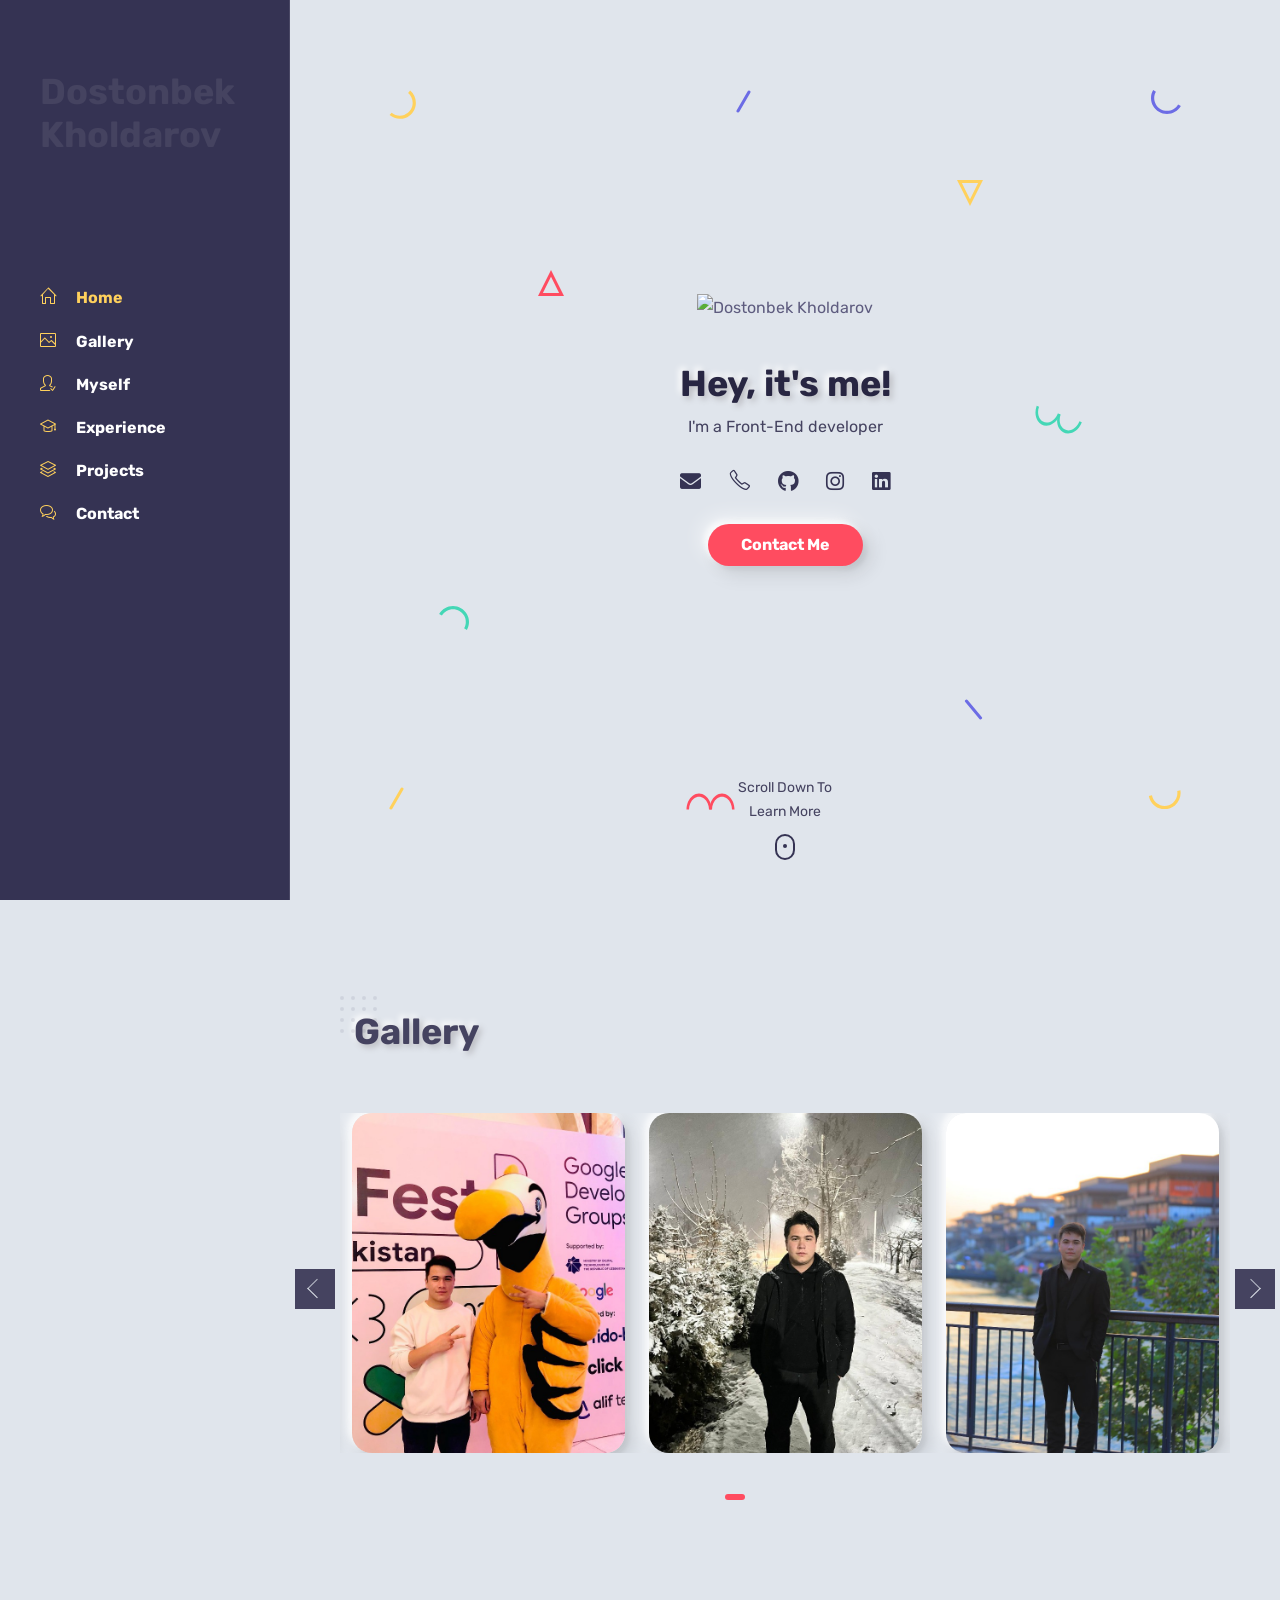
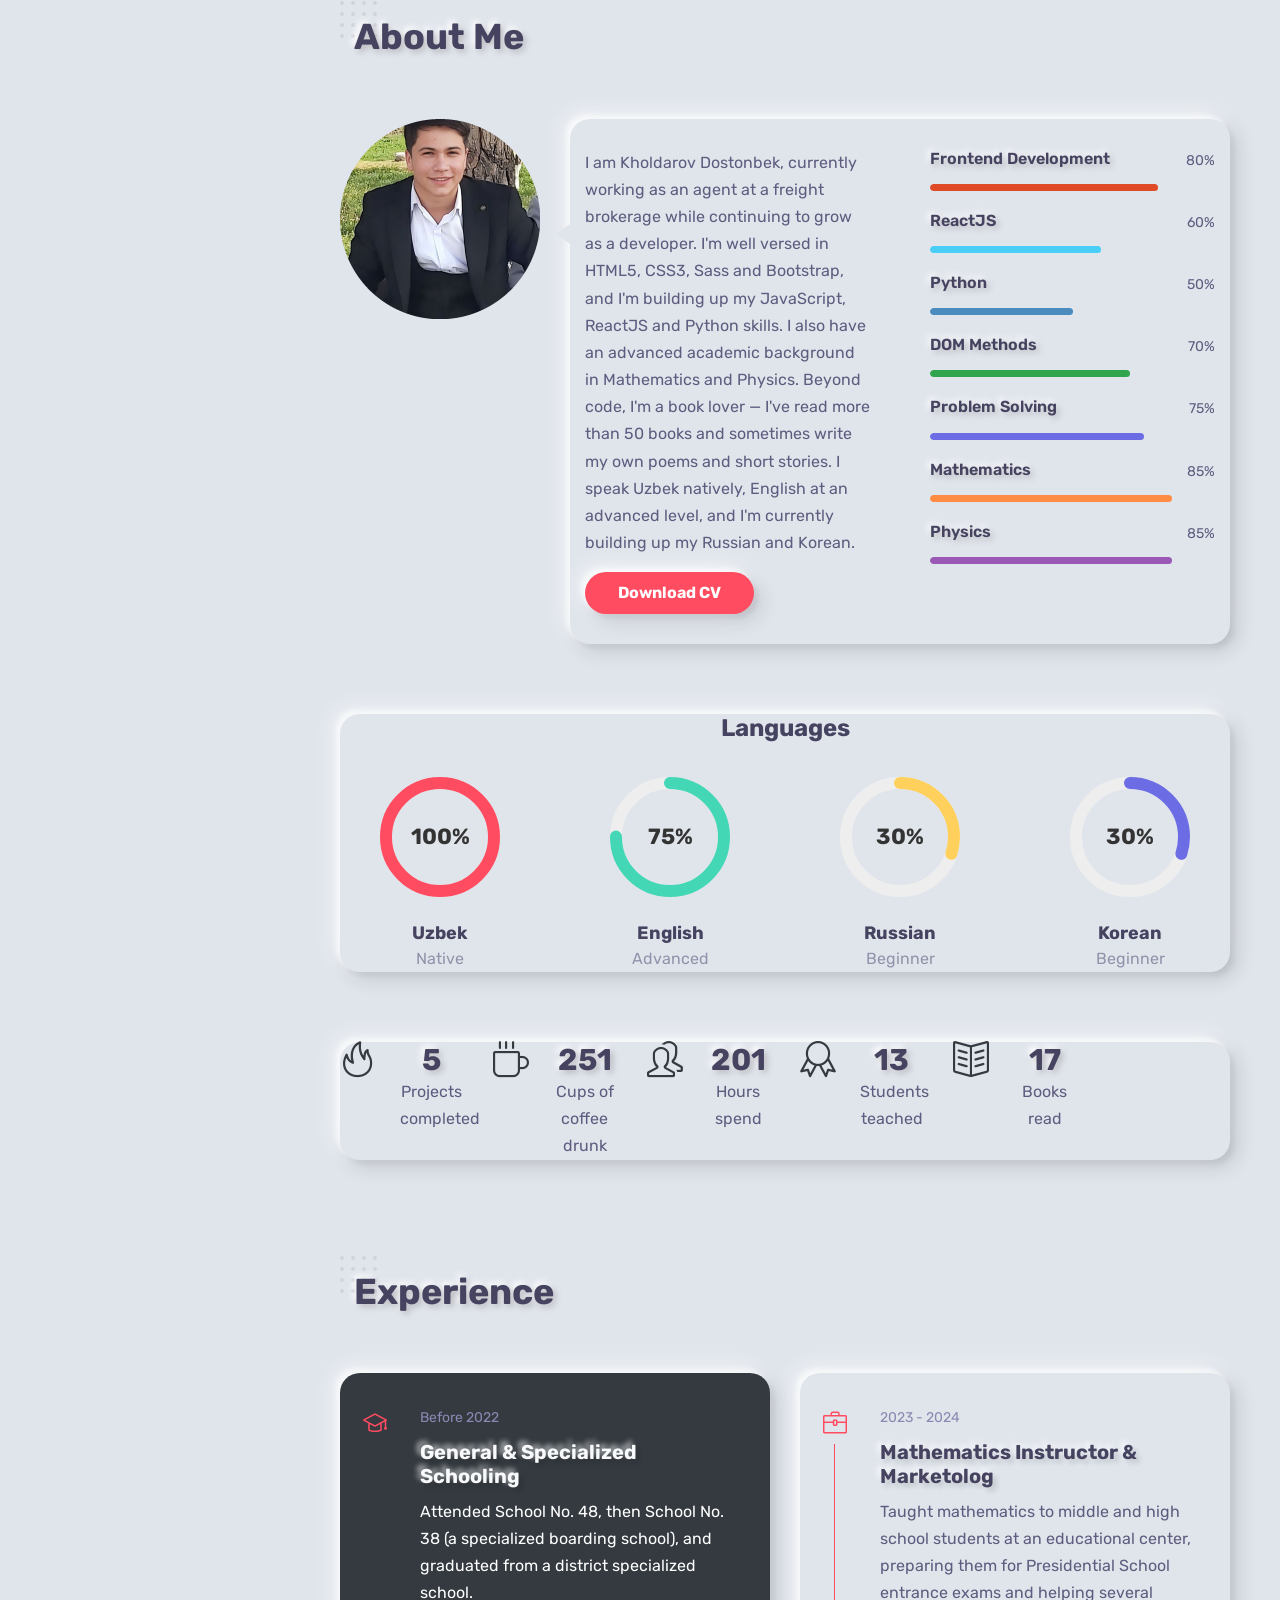
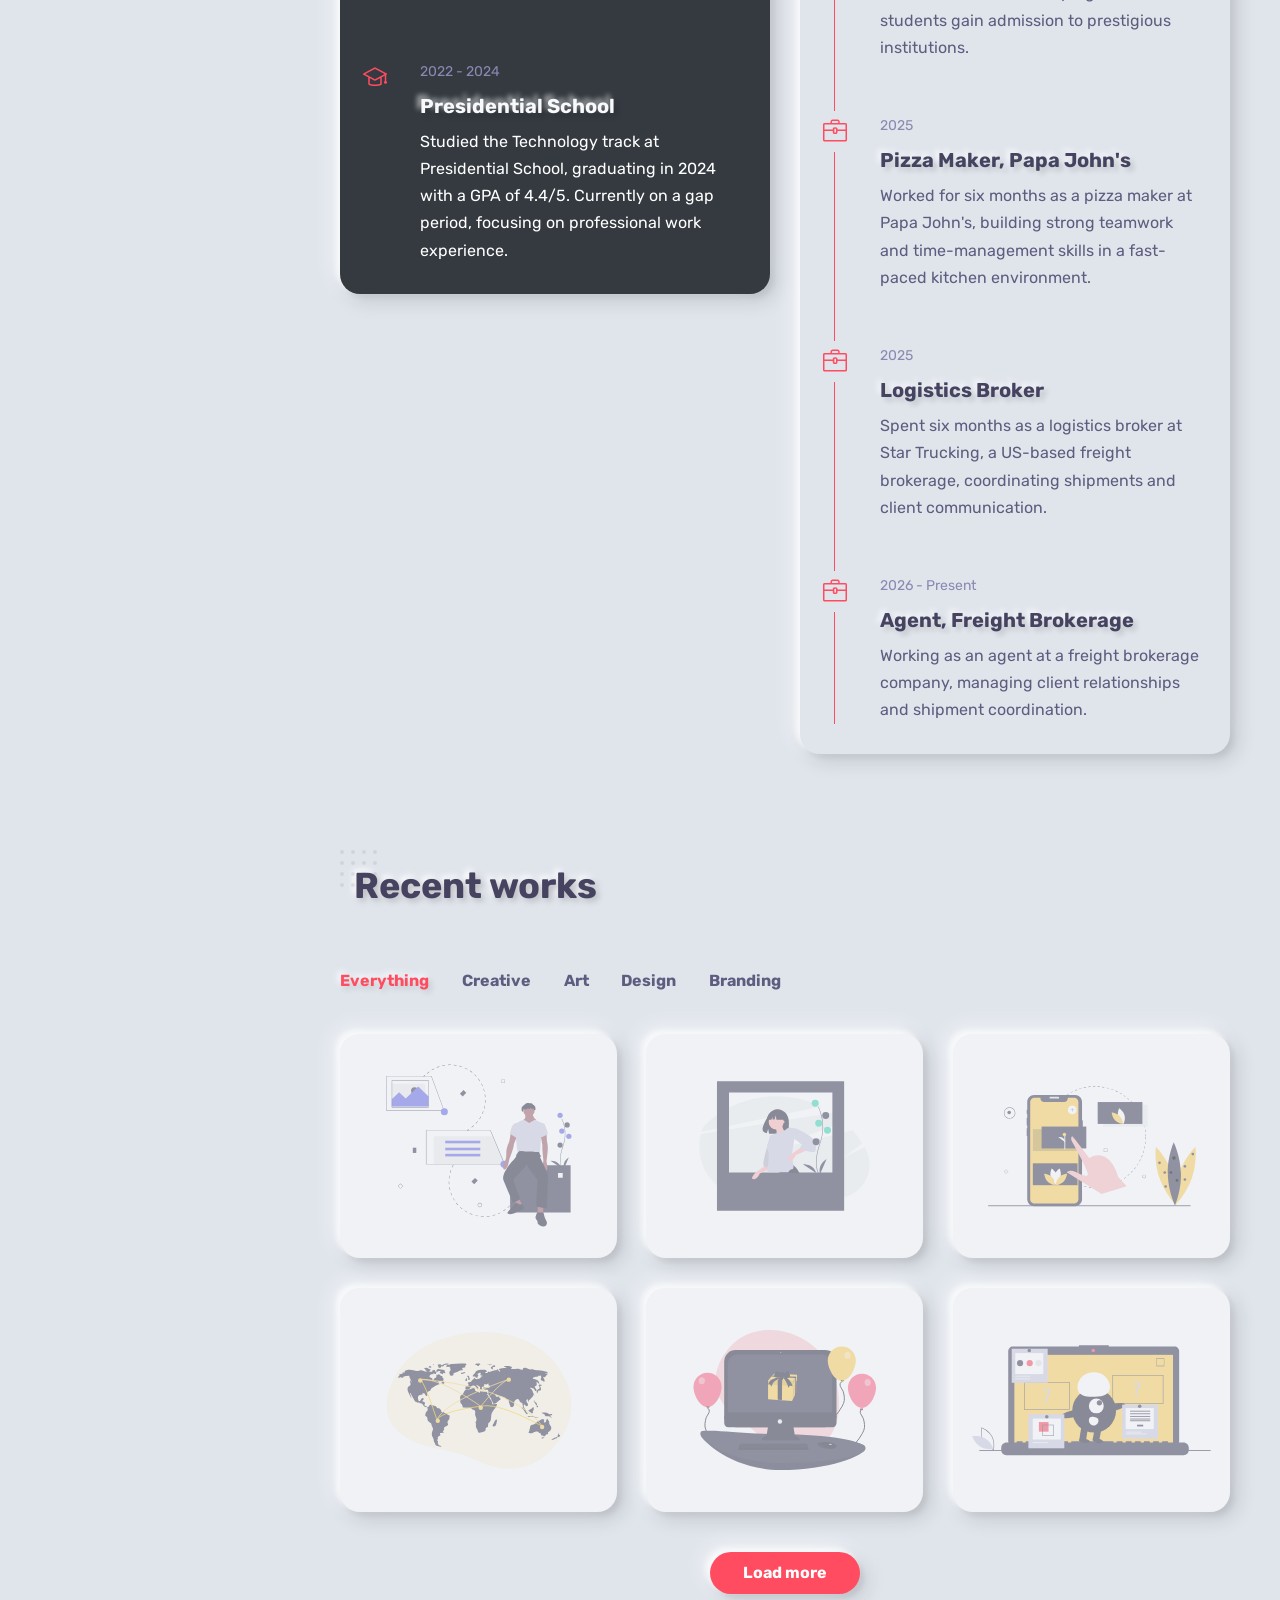
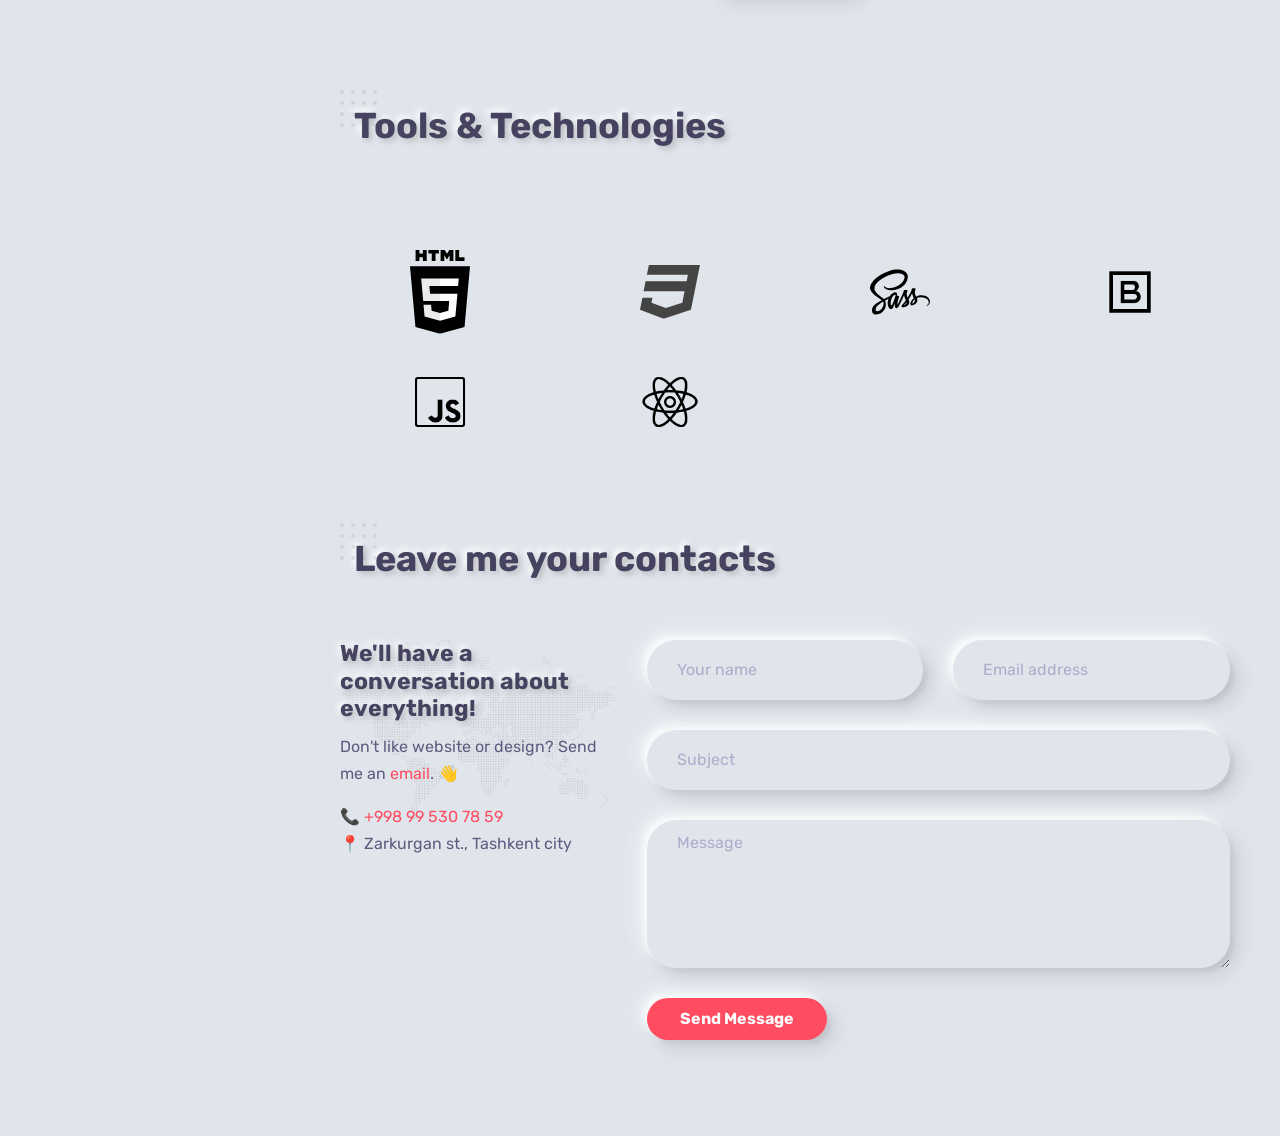
==== commit 13d53845: "Update image source path in index.html" ====
--- a/portfolio/demo/index.html
+++ b/portfolio/demo/index.html
@@ -113,7 +113,7 @@
 			<!-- intro -->
 			<div class="intro">
 				<!-- avatar image -->
-				<img src="../circle-cropped.png" alt="Dostonbek Kholdarov" class="mb-4 person" />
+				<img src="./circle-cropped.png" alt="Dostonbek Kholdarov" class="mb-4 person" />
 
 				<!-- info -->
 				<h1 class="mb-2 mt-0">Hey, it's me!</h1>
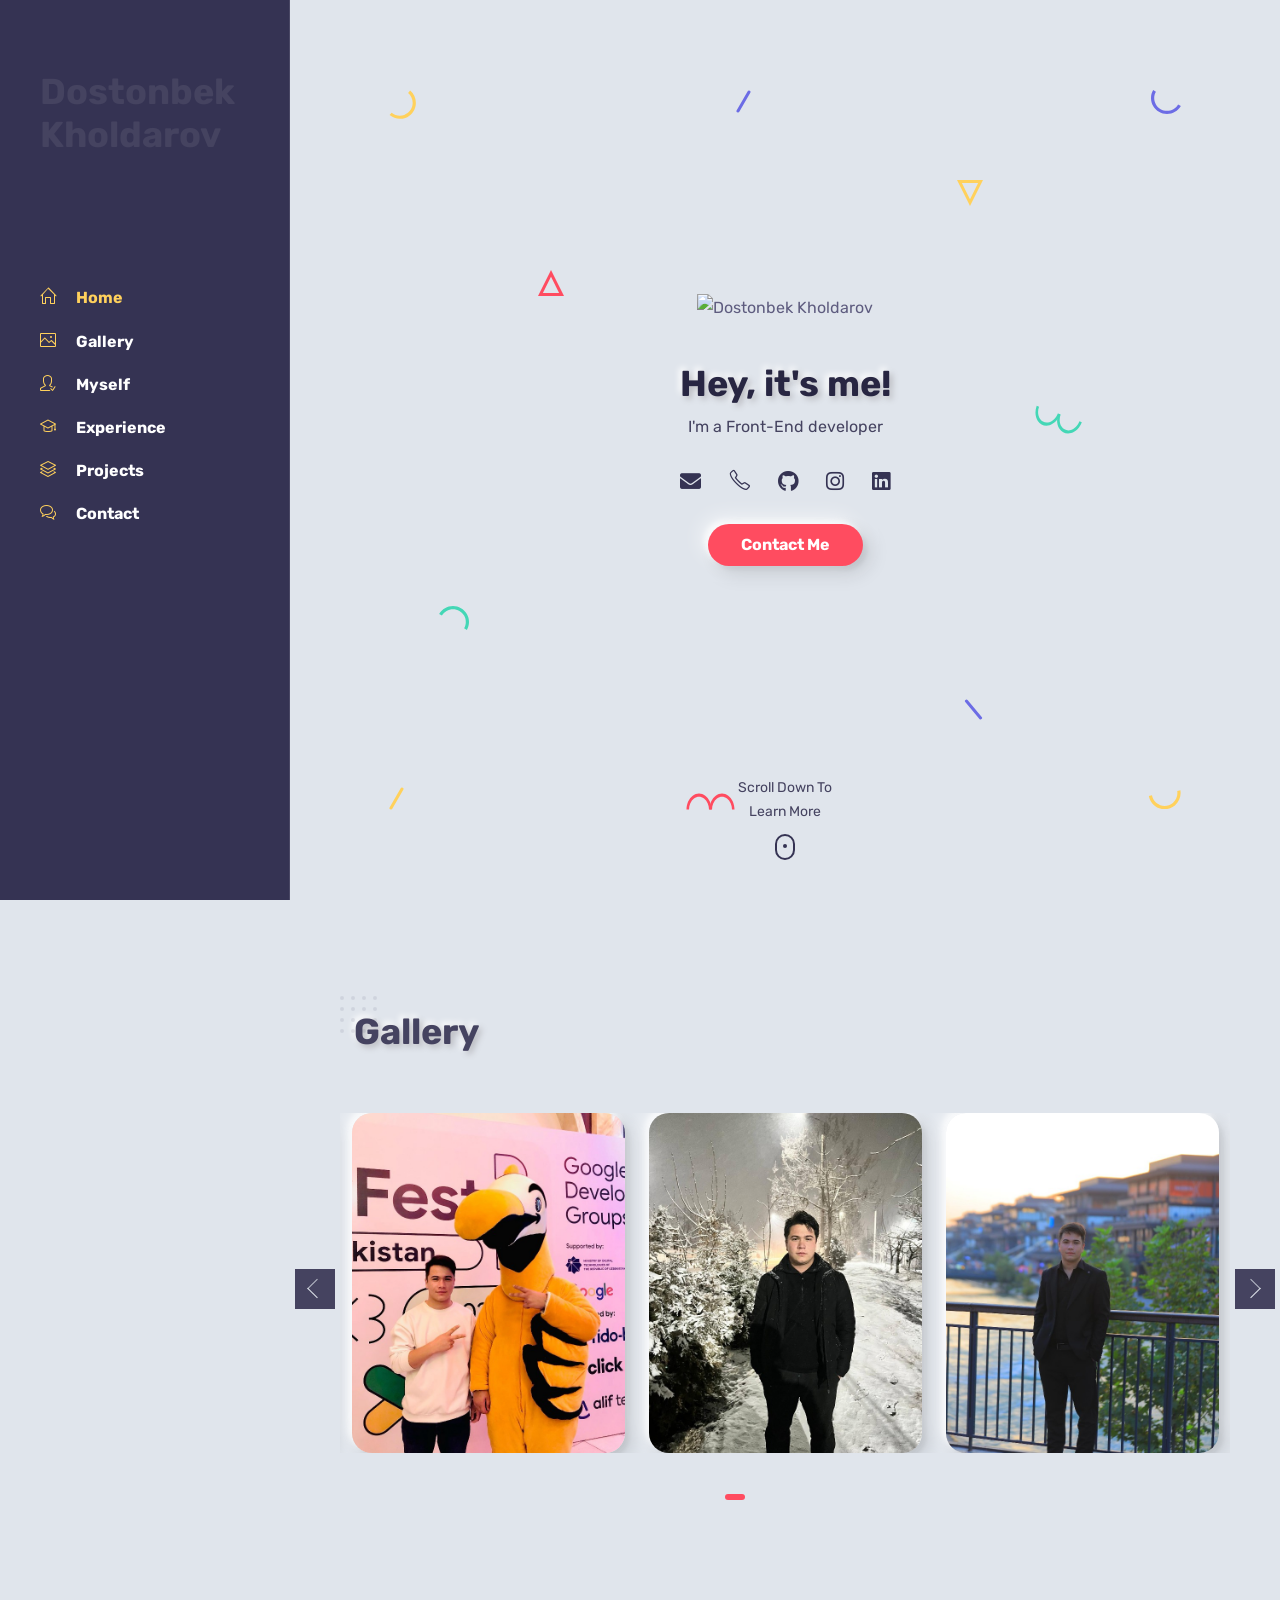
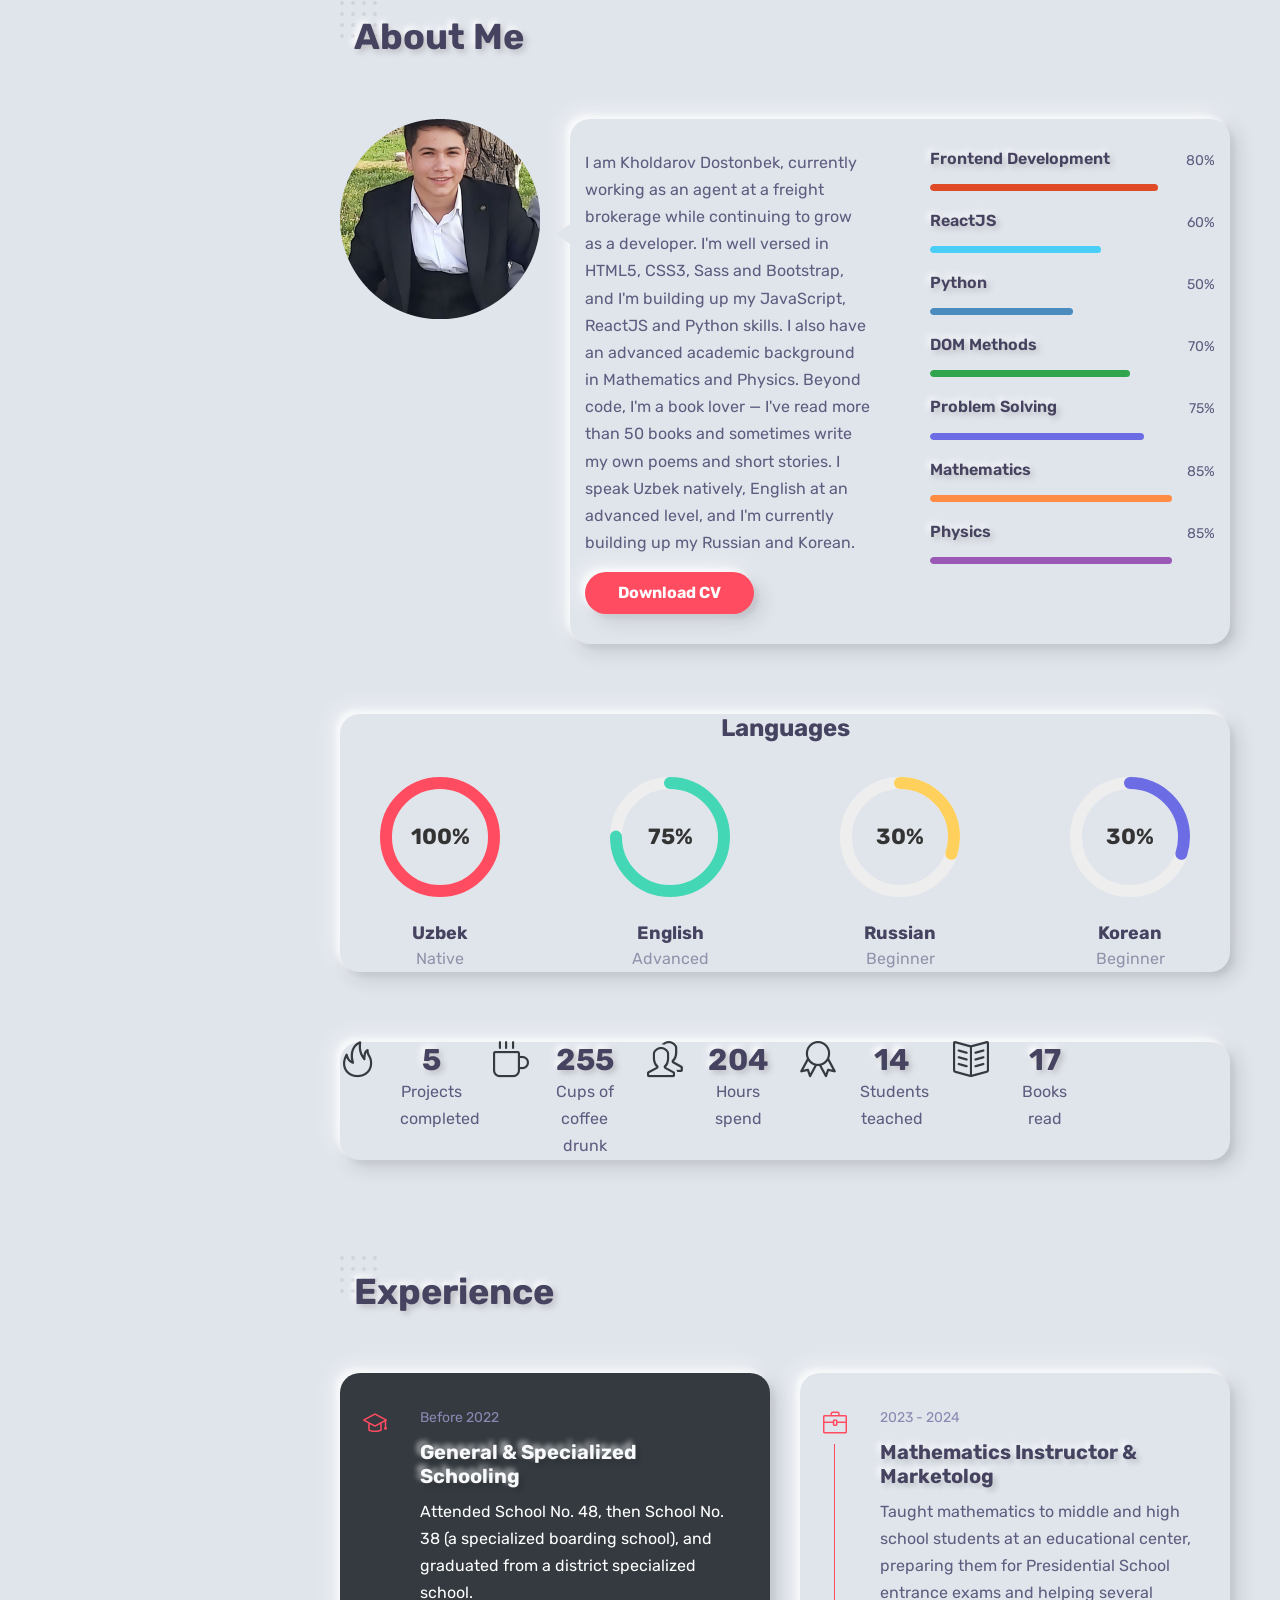
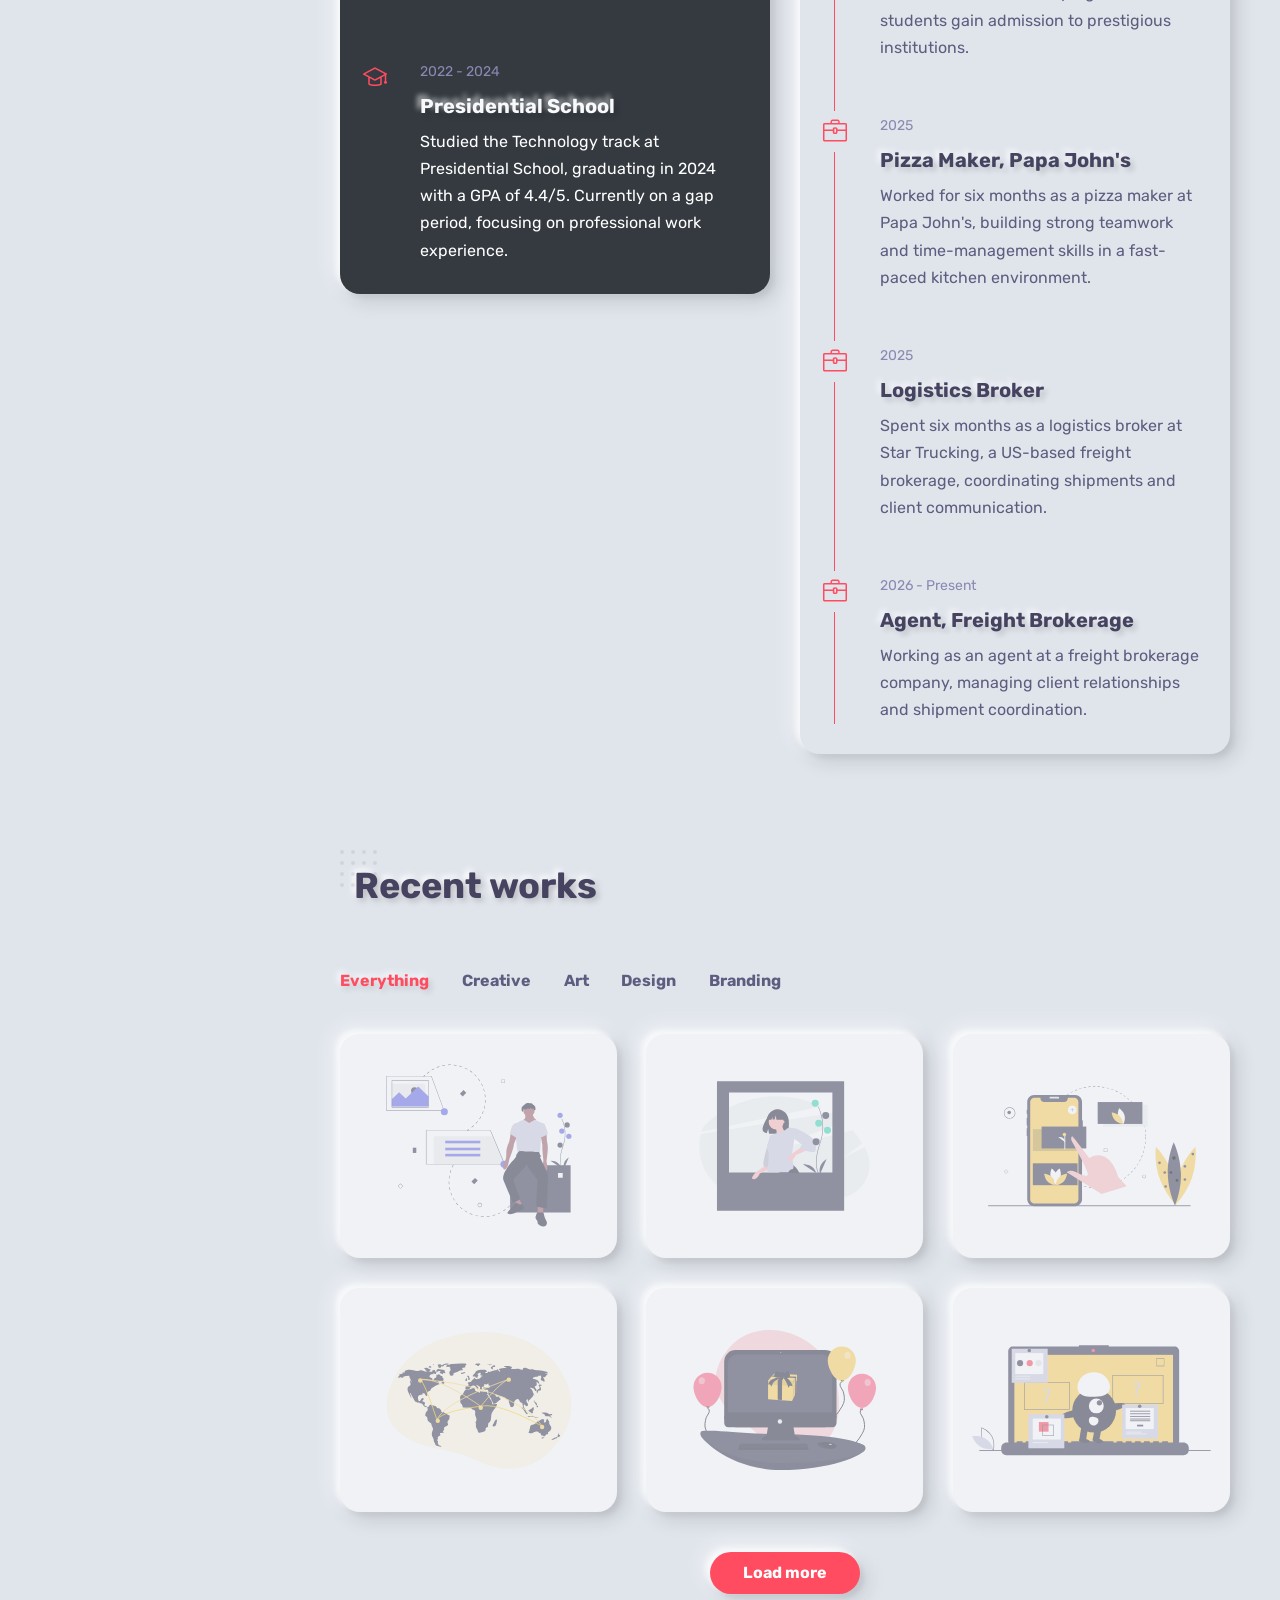
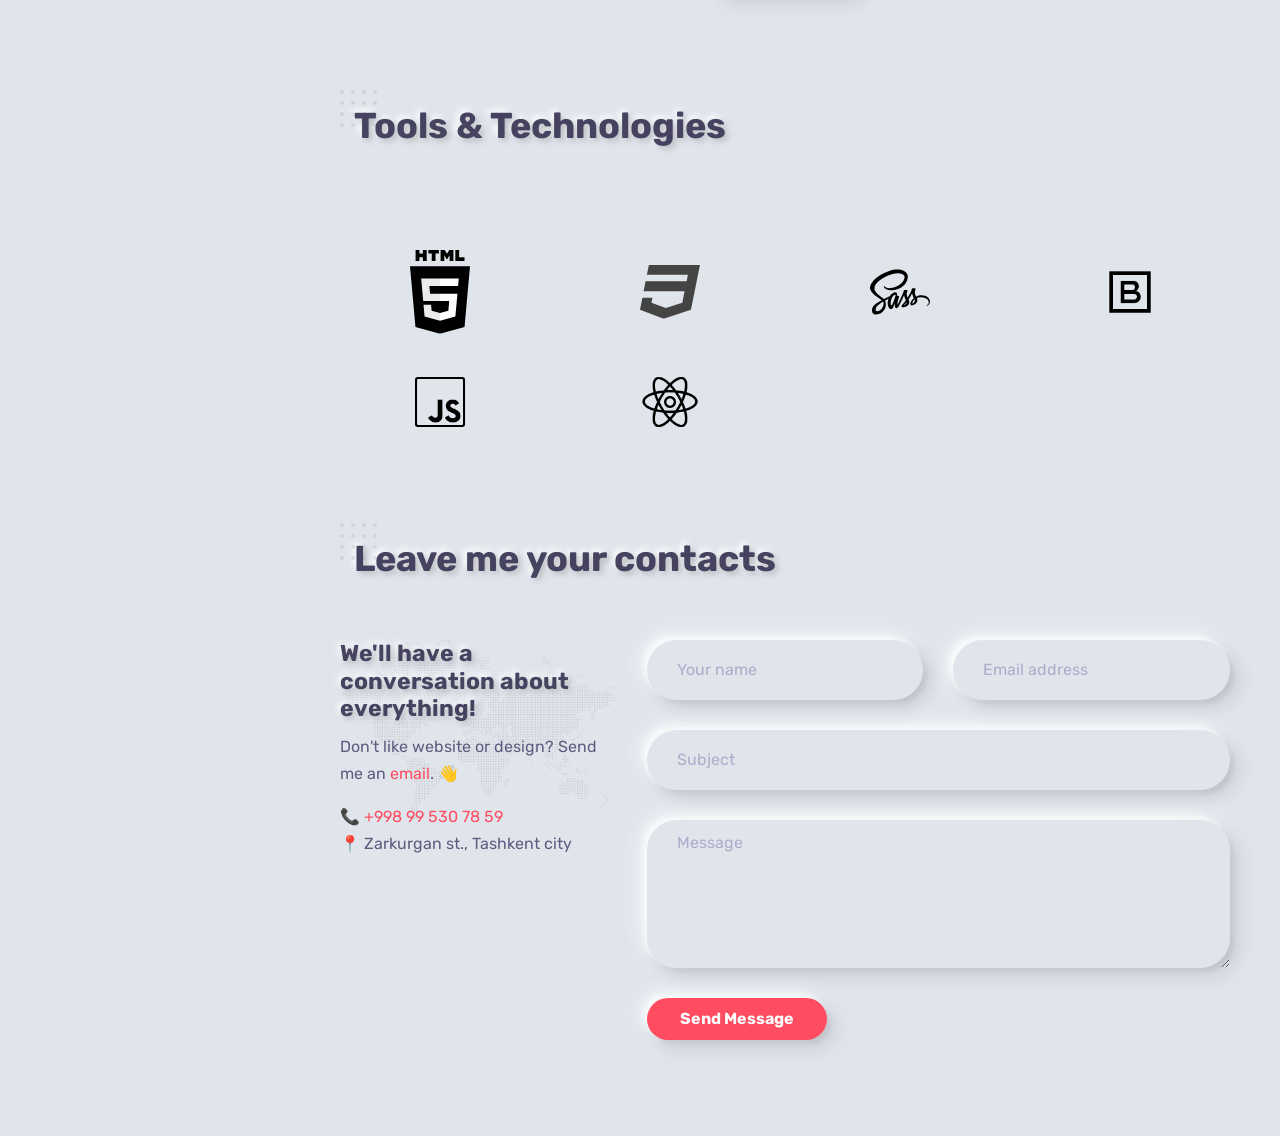
==== commit c4d41cba: "Fix image source path in index.html" ====
--- a/portfolio/demo/index.html
+++ b/portfolio/demo/index.html
@@ -113,7 +113,7 @@
 			<!-- intro -->
 			<div class="intro">
 				<!-- avatar image -->
-				<img src="./circle-cropped.png" alt="Dostonbek Kholdarov" class="mb-4 person" />
+				<img src="circle-cropped.png" alt="Dostonbek Kholdarov" class="mb-4 person" />
 
 				<!-- info -->
 				<h1 class="mb-2 mt-0">Hey, it's me!</h1>
